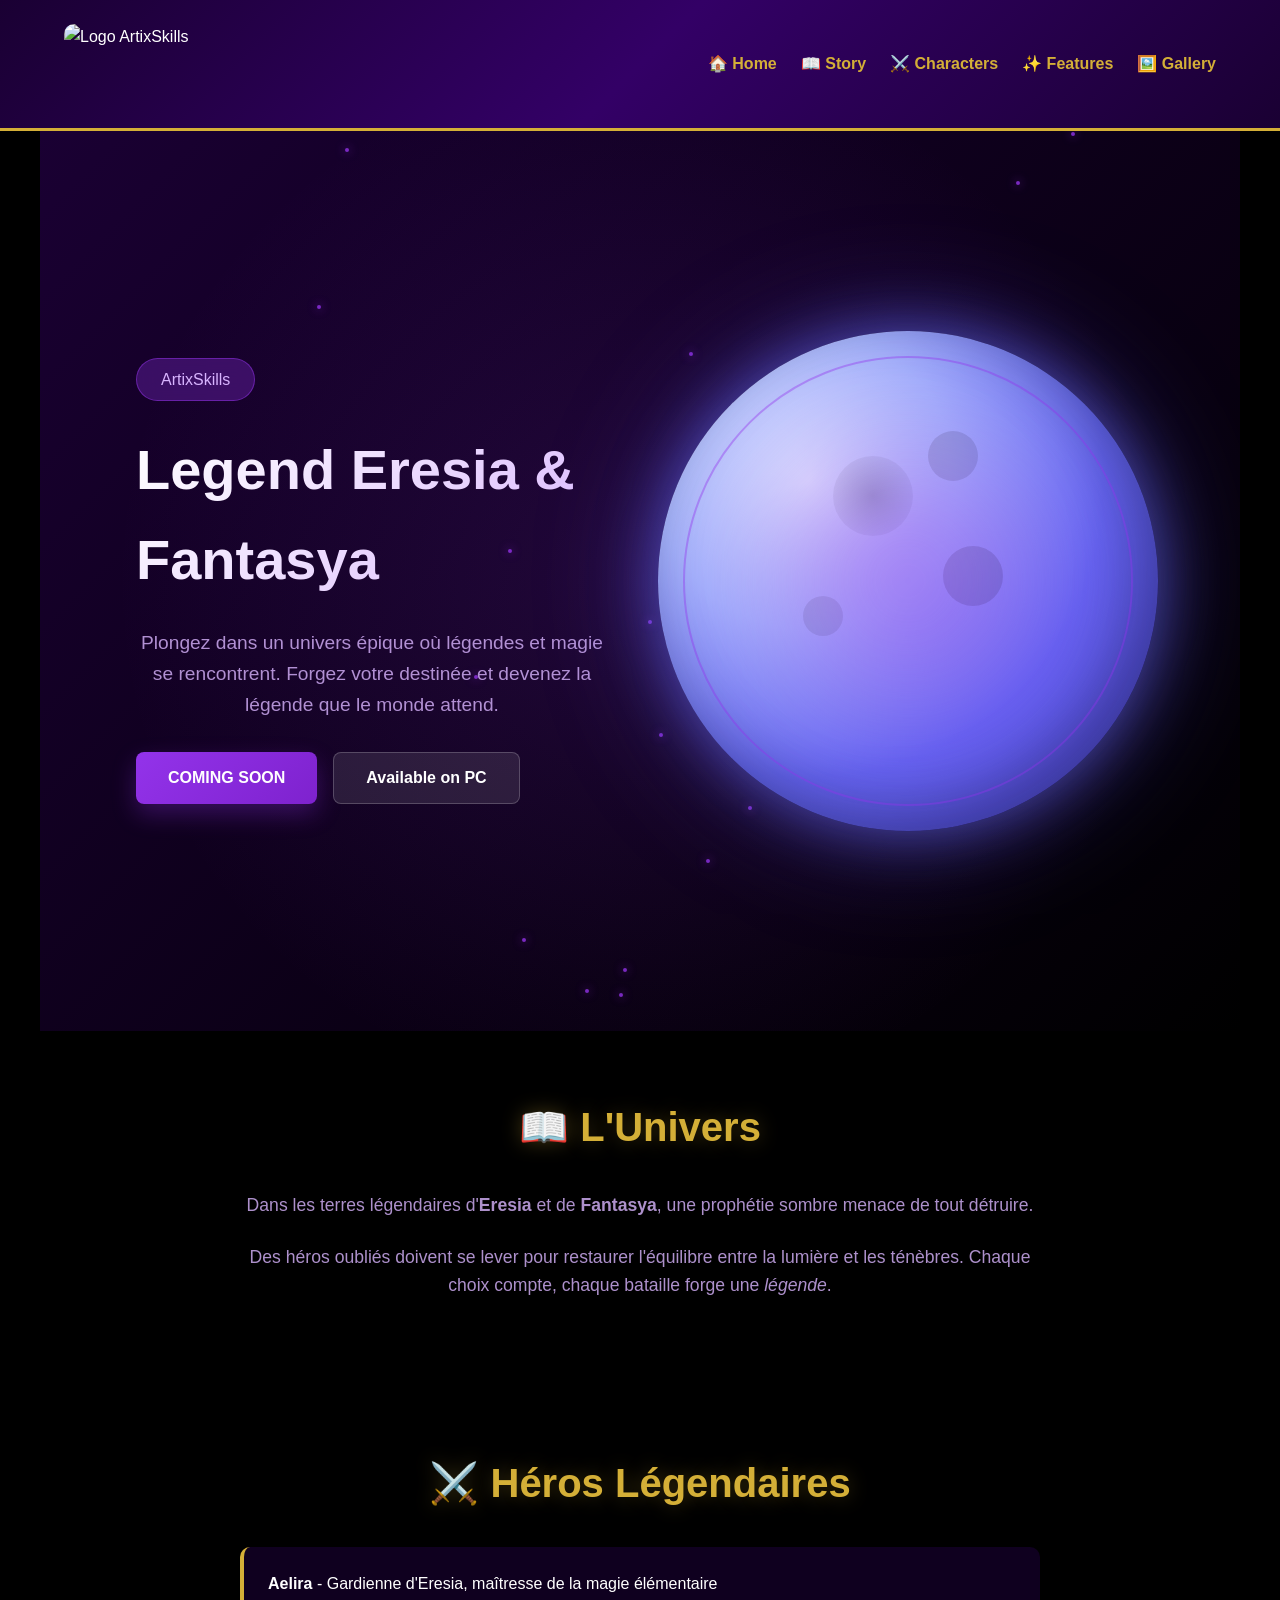
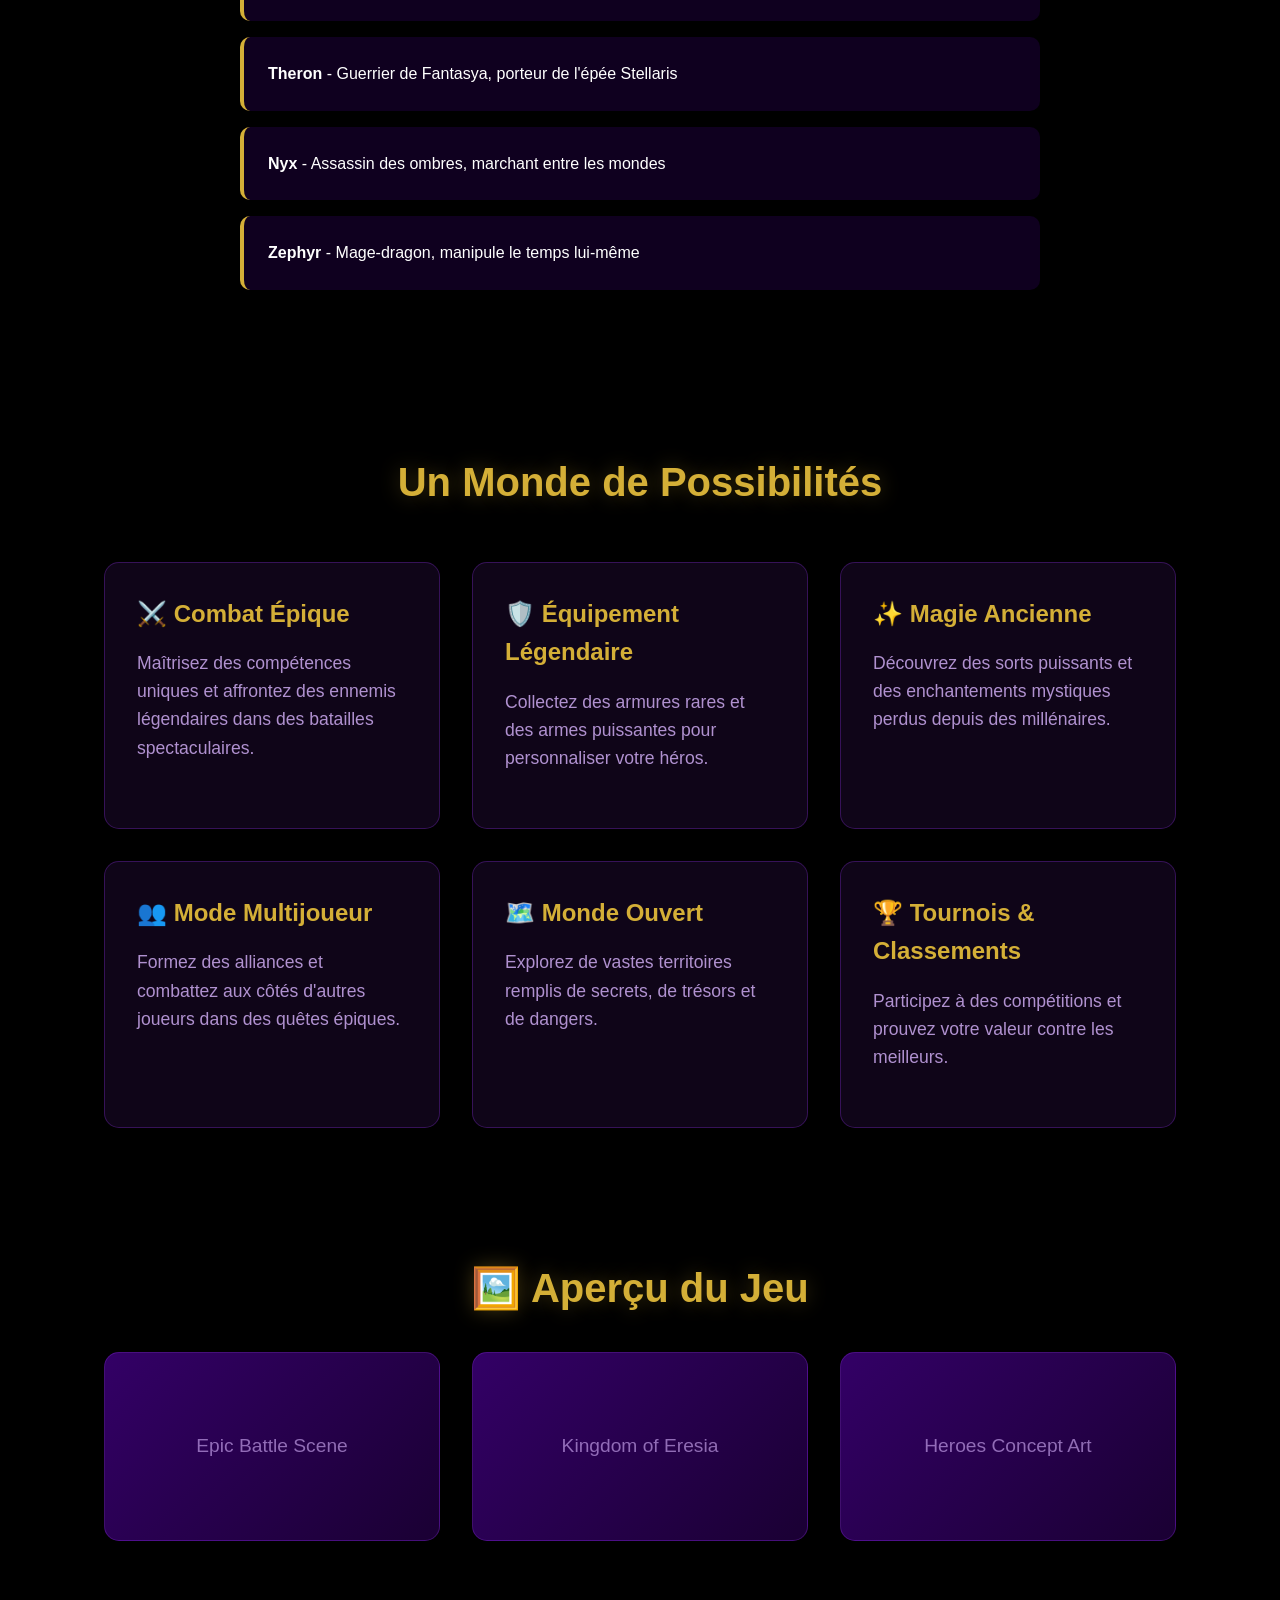
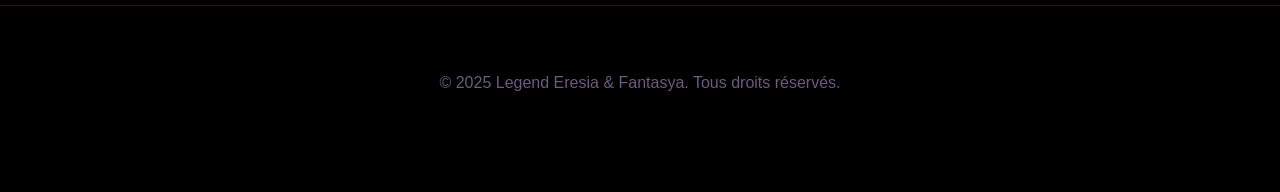
==== index.html @ 6482e8e7 "index.html" ====
<!DOCTYPE html>
<html lang="fr">
<head>
  <meta charset="UTF-8">
  <meta name="viewport" content="width=device-width, initial-scale=1.0">
  <title>Legend Eresia & Fantasya - ArtixSkills</title>
  <style>
    * {
      margin: 0;
      padding: 0;
      box-sizing: border-box;
    }

    body {
      font-family: -apple-system, BlinkMacSystemFont, 'Segoe UI', Roboto, sans-serif;
      background: #000;
      color: #fff;
      line-height: 1.6;
      overflow-x: hidden;
    }

    /* Header */
    header {
      background: linear-gradient(135deg, #1a0033 0%, #330066 50%, #1a0033 100%);
      padding: 1.5rem 5%;
      position: relative;
      border-bottom: 3px solid #d4af37;
      display: flex;
      align-items: center;
      justify-content: space-between;
      flex-wrap: wrap;
      gap: 1rem;
    }

    .logo {
      height: 80px;
      border-radius: 10px;
    }

    nav {
      display: flex;
      gap: 1.5rem;
      flex-wrap: wrap;
    }

    nav a {
      color: #d4af37;
      text-decoration: none;
      font-weight: 600;
      transition: all 0.3s;
    }

    nav a:hover {
      text-shadow: 0 0 10px #d4af37;
    }

    /* Hero Section */
    .hero {
      position: relative;
      min-height: 100vh;
      display: flex;
      align-items: center;
      justify-content: center;
      overflow: hidden;
      background: linear-gradient(135deg, #1a0033 0%, #000 100%);
    }

    .hero-background {
      position: absolute;
      width: 100%;
      height: 100%;
      background: radial-gradient(circle at 50% 50%, rgba(147, 51, 234, 0.15) 0%, transparent 70%);
      animation: pulse 8s ease-in-out infinite;
    }

    @keyframes pulse {
      0%, 100% { opacity: 0.3; transform: scale(1); }
      50% { opacity: 0.6; transform: scale(1.1); }
    }

    .hero-container {
      display: grid;
      grid-template-columns: 1fr 1fr;
      gap: 4rem;
      align-items: center;
      max-width: 1200px;
      width: 100%;
      padding: 2rem;
      position: relative;
      z-index: 10;
    }

    .hero-content {
      max-width: 600px;
    }

    .hero-badge {
      display: inline-block;
      padding: 0.5rem 1.5rem;
      background: rgba(147, 51, 234, 0.3);
      border: 1px solid rgba(147, 51, 234, 0.5);
      border-radius: 50px;
      color: #d8b4fe;
      margin-bottom: 1.5rem;
      backdrop-filter: blur(10px);
      animation: float-badge 3s ease-in-out infinite;
    }

    @keyframes float-badge {
      0%, 100% { transform: translateY(0); }
      50% { transform: translateY(-5px); }
    }

    .hero-title {
      font-size: 3.5rem;
      font-weight: 700;
      margin-bottom: 1.5rem;
      background: linear-gradient(135deg, #fff 0%, #d8b4fe 100%);
      -webkit-background-clip: text;
      -webkit-text-fill-color: transparent;
      background-clip: text;
      animation: text-glow 3s ease-in-out infinite;
    }

    @keyframes text-glow {
      0%, 100% { text-shadow: 0 0 20px rgba(147, 51, 234, 0.3); }
      50% { text-shadow: 0 0 40px rgba(147, 51, 234, 0.6); }
    }

    .hero-description {
      font-size: 1.2rem;
      color: rgba(216, 180, 254, 0.8);
      margin-bottom: 2rem;
    }

    .hero-buttons {
      display: flex;
      gap: 1rem;
      flex-wrap: wrap;
    }

    .btn {
      padding: 1rem 2rem;
      border: none;
      border-radius: 8px;
      font-size: 1rem;
      font-weight: 600;
      cursor: pointer;
      transition: all 0.3s;
      position: relative;
      overflow: hidden;
    }

    .btn-primary {
      background: linear-gradient(135deg, #9333ea, #7e22ce);
      color: #fff;
      box-shadow: 0 10px 25px rgba(147, 51, 234, 0.3);
    }

    .btn-primary:hover {
      transform: translateY(-3px);
      box-shadow: 0 15px 35px rgba(147, 51, 234, 0.5);
    }

    .btn-secondary {
      background: rgba(255, 255, 255, 0.1);
      color: #fff;
      border: 1px solid rgba(255, 255, 255, 0.2);
      backdrop-filter: blur(10px);
    }

    .btn-secondary:hover {
      background: rgba(255, 255, 255, 0.2);
      transform: translateY(-3px);
    }

    /* Hero Image */
    .hero-image-container {
      position: relative;
      display: flex;
      justify-content: center;
      align-items: center;
    }

    /* Lune en arrière-plan */
    .moon {
      position: absolute;
      width: 500px;
      height: 500px;
      background: radial-gradient(circle at 30% 30%, #e0e7ff 0%, #a5b4fc 30%, #6366f1 60%, #4338ca 100%);
      border-radius: 50%;
      box-shadow: 
        0 0 60px rgba(99, 102, 241, 0.6),
        0 0 120px rgba(99, 102, 241, 0.4),
        inset -20px -20px 60px rgba(0, 0, 0, 0.3);
      animation: rotate-moon 60s linear infinite;
      z-index: 0;
    }

    /* Cratères de la lune */
    .moon::before {
      content: '';
      position: absolute;
      width: 80px;
      height: 80px;
      background: radial-gradient(circle, rgba(0, 0, 0, 0.2), transparent);
      border-radius: 50%;
      top: 25%;
      left: 35%;
      box-shadow: 
        100px 80px 0 -10px rgba(0, 0, 0, 0.15),
        -50px 120px 0 -20px rgba(0, 0, 0, 0.1),
        80px -40px 0 -15px rgba(0, 0, 0, 0.12);
    }

    @keyframes rotate-moon {
      from { transform: rotate(0deg); }
      to { transform: rotate(360deg); }
    }

    .glow-effect {
      position: absolute;
      width: 400px;
      height: 400px;
      background: radial-gradient(circle, rgba(147, 51, 234, 0.6) 0%, transparent 70%);
      filter: blur(60px);
      animation: glow 4s ease-in-out infinite;
      z-index: 1;
    }

    @keyframes glow {
      0%, 100% { opacity: 0.4; }
      50% { opacity: 0.8; }
    }

    .glow-ring {
      position: absolute;
      width: 450px;
      height: 450px;
      border: 2px solid rgba(147, 51, 234, 0.4);
      border-radius: 50%;
      animation: spin-ring 20s linear infinite;
      z-index: 1;
    }

    @keyframes spin-ring {
      from { transform: rotate(0deg); }
      to { transform: rotate(360deg); }
    }

    .hero-image {
      width: 100%;
      max-width: 400px;
      height: auto;
      position: relative;
      z-index: 2;
      filter: drop-shadow(0 0 40px rgba(147, 51, 234, 0.8));
      animation: float 6s ease-in-out infinite;
      transition: all 0.3s;
    }

    .hero-image:hover {
      transform: scale(1.05);
      filter: drop-shadow(0 0 60px rgba(147, 51, 234, 1));
    }

    @keyframes float {
      0%, 100% { transform: translateY(0); }
      50% { transform: translateY(-20px); }
    }

    /* Particles */
    .particle {
      position: absolute;
      width: 4px;
      height: 4px;
      background: rgba(147, 51, 234, 0.8);
      border-radius: 50%;
      box-shadow: 0 0 10px rgba(147, 51, 234, 0.8);
      pointer-events: none;
    }

    /* Content Sections */
    section {
      padding: 4rem 5%;
      max-width: 1200px;
      margin: 0 auto;
    }

    section h2 {
      font-size: 2.5rem;
      color: #d4af37;
      margin-bottom: 2rem;
      text-align: center;
      text-shadow: 0 0 20px rgba(212, 175, 55, 0.3);
    }

    section p {
      text-align: center;
      font-size: 1.1rem;
      color: rgba(216, 180, 254, 0.8);
      margin-bottom: 1.5rem;
      max-width: 800px;
      margin-left: auto;
      margin-right: auto;
    }

    /* Characters List */
    .characters-list {
      list-style: none;
      max-width: 800px;
      margin: 2rem auto;
    }

    .characters-list li {
      background: rgba(51, 0, 102, 0.3);
      padding: 1.5rem;
      border-radius: 10px;
      margin: 1rem 0;
      border-left: 4px solid #d4af37;
      transition: all 0.3s;
    }

    .characters-list li:hover {
      transform: translateX(10px);
      background: rgba(51, 0, 102, 0.5);
      box-shadow: 0 5px 20px rgba(212, 175, 55, 0.3);
    }

    /* Features Grid */
    .features-grid {
      display: grid;
      grid-template-columns: repeat(auto-fit, minmax(300px, 1fr));
      gap: 2rem;
      margin-top: 3rem;
    }

    .feature-card {
      background: rgba(147, 51, 234, 0.1);
      padding: 2rem;
      border-radius: 15px;
      border: 1px solid rgba(147, 51, 234, 0.3);
      transition: all 0.4s;
      backdrop-filter: blur(10px);
    }

    .feature-card:hover {
      transform: translateY(-10px);
      background: rgba(147, 51, 234, 0.2);
      border-color: rgba(147, 51, 234, 0.6);
      box-shadow: 0 20px 40px rgba(147, 51, 234, 0.4);
    }

    .feature-card h3 {
      color: #d4af37;
      margin-bottom: 1rem;
      font-size: 1.5rem;
    }

    .feature-card p {
      color: rgba(216, 180, 254, 0.8);
      text-align: left;
    }

    /* Gallery */
    .gallery-grid {
      display: grid;
      grid-template-columns: repeat(auto-fit, minmax(300px, 1fr));
      gap: 2rem;
      margin-top: 2rem;
    }

    .gallery-item {
      border-radius: 15px;
      overflow: hidden;
      position: relative;
      aspect-ratio: 16/9;
      background: linear-gradient(135deg, #330066, #1a0033);
      display: flex;
      align-items: center;
      justify-content: center;
      color: rgba(216, 180, 254, 0.6);
      font-size: 1.2rem;
      border: 1px solid rgba(147, 51, 234, 0.3);
      transition: all 0.3s;
    }

    .gallery-item:hover {
      transform: scale(1.05);
      border-color: rgba(147, 51, 234, 0.6);
    }

    /* Footer */
    footer {
      background: #000;
      padding: 4rem 5%;
      text-align: center;
      border-top: 1px solid rgba(147, 51, 234, 0.3);
    }

    footer h3 {
      font-size: 2rem;
      margin-bottom: 1rem;
      color: #d4af37;
    }

    footer p {
      color: rgba(216, 180, 254, 0.7);
      margin-bottom: 2rem;
    }

    /* Fade Animations */
    .fade-in {
      opacity: 0;
      animation: fadeIn 1s forwards;
    }

    .fade-in-up {
      opacity: 0;
      transform: translateY(30px);
      animation: fadeInUp 1s forwards;
    }

    .fade-in-left {
      opacity: 0;
      transform: translateX(-30px);
      animation: fadeInLeft 1s forwards;
    }

    .fade-in-right {
      opacity: 0;
      transform: translateX(30px);
      animation: fadeInRight 1s forwards;
    }

    @keyframes fadeIn {
      to { opacity: 1; }
    }

    @keyframes fadeInUp {
      to { opacity: 1; transform: translateY(0); }
    }

    @keyframes fadeInLeft {
      to { opacity: 1; transform: translateX(0); }
    }

    @keyframes fadeInRight {
      to { opacity: 1; transform: translateX(0); }
    }

    .delay-1 { animation-delay: 0.2s; }
    .delay-2 { animation-delay: 0.4s; }
    .delay-3 { animation-delay: 0.6s; }

    /* Responsive */
    @media (max-width: 768px) {
      .hero-container {
        grid-template-columns: 1fr;
        gap: 2rem;
      }

      .hero-title {
        font-size: 2.5rem;
      }

      .hero-image-container {
        order: -1;
      }

      header {
        flex-direction: column;
        text-align: center;
      }

      .features-grid,
      .gallery-grid {
        grid-template-columns: 1fr;
      }
    }

    @media (max-width: 480px) {
      .hero-title {
        font-size: 2rem;
      }

      .hero-buttons {
        flex-direction: column;
        width: 100%;
      }

      .btn {
        width: 100%;
      }
    }
  </style>
</head>
<body>

<header>
  <img src="https://i.imgur.com/0X1Gm2K.png" alt="Logo ArtixSkills" class="logo">
  <nav>
    <a href="#home">🏠 Home</a>
    <a href="#story">📖 Story</a>
    <a href="#characters">⚔️ Characters</a>
    <a href="#features">✨ Features</a>
    <a href="#gallery">🖼️ Gallery</a>
  </nav>
</header>

<section class="hero" id="home">
  <div class="hero-background"></div>
  <div class="hero-container">
    <div class="hero-content">
      <div class="hero-badge fade-in-left">ArtixSkills</div>
      <h1 class="hero-title fade-in-up delay-1">Legend Eresia & Fantasya</h1>
      <p class="hero-description fade-in-up delay-2">
        Plongez dans un univers épique où légendes et magie se rencontrent. 
        Forgez votre destinée et devenez la légende que le monde attend.
      </p>
      <div class="hero-buttons fade-in-up delay-3">
        <button class="btn btn-primary">COMING SOON</button>
        <button class="btn btn-secondary">Available on PC</button>
      </div>
    </div>
    <div class="hero-image-container fade-in-right">
      <div class="moon"></div>
      <div class="glow-effect"></div>
      <div class="glow-ring"></div>
      <img src="https://i.imgur.com/YourImageLink.png" alt="Fantasya Phoenix" class="hero-image" 
           onerror="this.style.display='none'">
    </div>
  </div>
</section>

<section id="story">
  <h2>📖 L'Univers</h2>
  <p>Dans les terres légendaires d'<strong>Eresia</strong> et de <strong>Fantasya</strong>, une prophétie sombre menace de tout détruire.</p>
  <p>Des héros oubliés doivent se lever pour restaurer l'équilibre entre la lumière et les ténèbres. Chaque choix compte, chaque bataille forge une <em>légende</em>.</p>
</section>

<section id="characters">
  <h2>⚔️ Héros Légendaires</h2>
  <ul class="characters-list">
    <li><strong>Aelira</strong> - Gardienne d'Eresia, maîtresse de la magie élémentaire</li>
    <li><strong>Theron</strong> - Guerrier de Fantasya, porteur de l'épée Stellaris</li>
    <li><strong>Nyx</strong> - Assassin des ombres, marchant entre les mondes</li>
    <li><strong>Zephyr</strong> - Mage-dragon, manipule le temps lui-même</li>
  </ul>
</section>

<section id="features" class="features">
  <h2>Un Monde de Possibilités</h2>
  <div class="features-grid">
    <div class="feature-card">
      <h3>⚔️ Combat Épique</h3>
      <p>Maîtrisez des compétences uniques et affrontez des ennemis légendaires dans des batailles spectaculaires.</p>
    </div>
    <div class="feature-card">
      <h3>🛡️ Équipement Légendaire</h3>
      <p>Collectez des armures rares et des armes puissantes pour personnaliser votre héros.</p>
    </div>
    <div class="feature-card">
      <h3>✨ Magie Ancienne</h3>
      <p>Découvrez des sorts puissants et des enchantements mystiques perdus depuis des millénaires.</p>
    </div>
    <div class="feature-card">
      <h3>👥 Mode Multijoueur</h3>
      <p>Formez des alliances et combattez aux côtés d'autres joueurs dans des quêtes épiques.</p>
    </div>
    <div class="feature-card">
      <h3>🗺️ Monde Ouvert</h3>
      <p>Explorez de vastes territoires remplis de secrets, de trésors et de dangers.</p>
    </div>
    <div class="feature-card">
      <h3>🏆 Tournois & Classements</h3>
      <p>Participez à des compétitions et prouvez votre valeur contre les meilleurs.</p>
    </div>
  </div>
</section>

<section id="gallery">
  <h2>🖼️ Aperçu du Jeu</h2>
  <div class="gallery-grid">
    <div class="gallery-item">Epic Battle Scene</div>
    <div class="gallery-item">Kingdom of Eresia</div>
    <div class="gallery-item">Heroes Concept Art</div>
  </div>
</section>

<footer>
  <p style="color: rgba(216, 180, 254, 0.5);">© 2025 Legend Eresia & Fantasya. Tous droits réservés.</p>
</footer>

<script>
// Intersection Observer pour les animations au scroll
document.addEventListener('DOMContentLoaded', () => {
  const observer = new IntersectionObserver(entries => {
    entries.forEach(entry => {
      if (entry.isIntersecting) {
        entry.target.style.animationPlayState = 'running';
      }
    });
  }, { threshold: 0.1 });

  document.querySelectorAll('.fade-in, .fade-in-up, .fade-in-left, .fade-in-right').forEach(el => {
    el.style.animationPlayState = 'paused';
    observer.observe(el);
  });

  // Smooth scroll
  document.querySelectorAll('a[href^="#"]').forEach(anchor => {
    anchor.addEventListener('click', e => {
      e.preventDefault();
      const target = document.querySelector(anchor.getAttribute('href'));
      if (target) {
        target.scrollIntoView({ behavior: 'smooth', block: 'start' });
      }
    });
  });

  // Effet de particules dynamiques
  const hero = document.querySelector('.hero');
  for (let i = 0; i < 20; i++) {
    const particle = document.createElement('div');
    particle.className = 'particle';
    particle.style.left = Math.random() * 100 + '%';
    particle.style.top = Math.random() * 100 + '%';
    particle.style.animationDelay = Math.random() * 5 + 's';
    particle.style.animation = `float ${5 + Math.random() * 5}s ease-in-out infinite`;
    hero.appendChild(particle);
  }
});
</script>

</body>
</html>
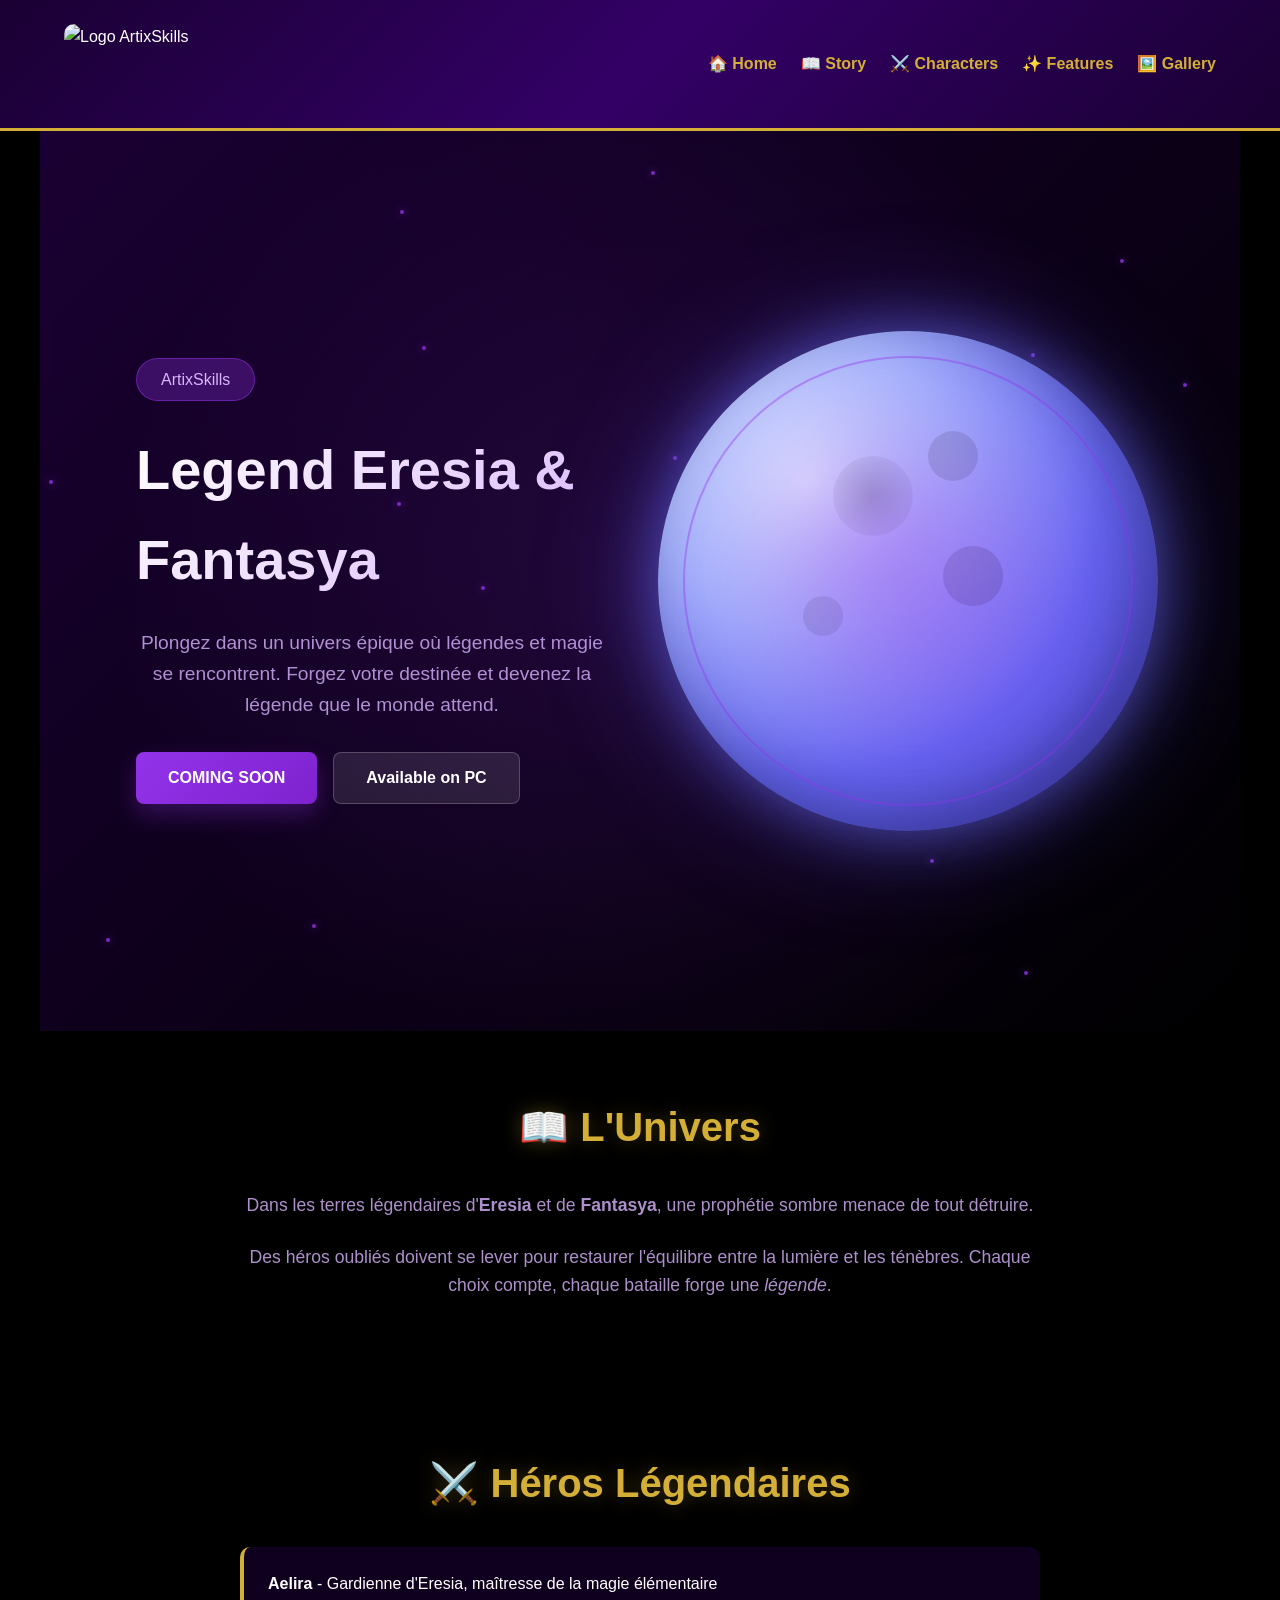
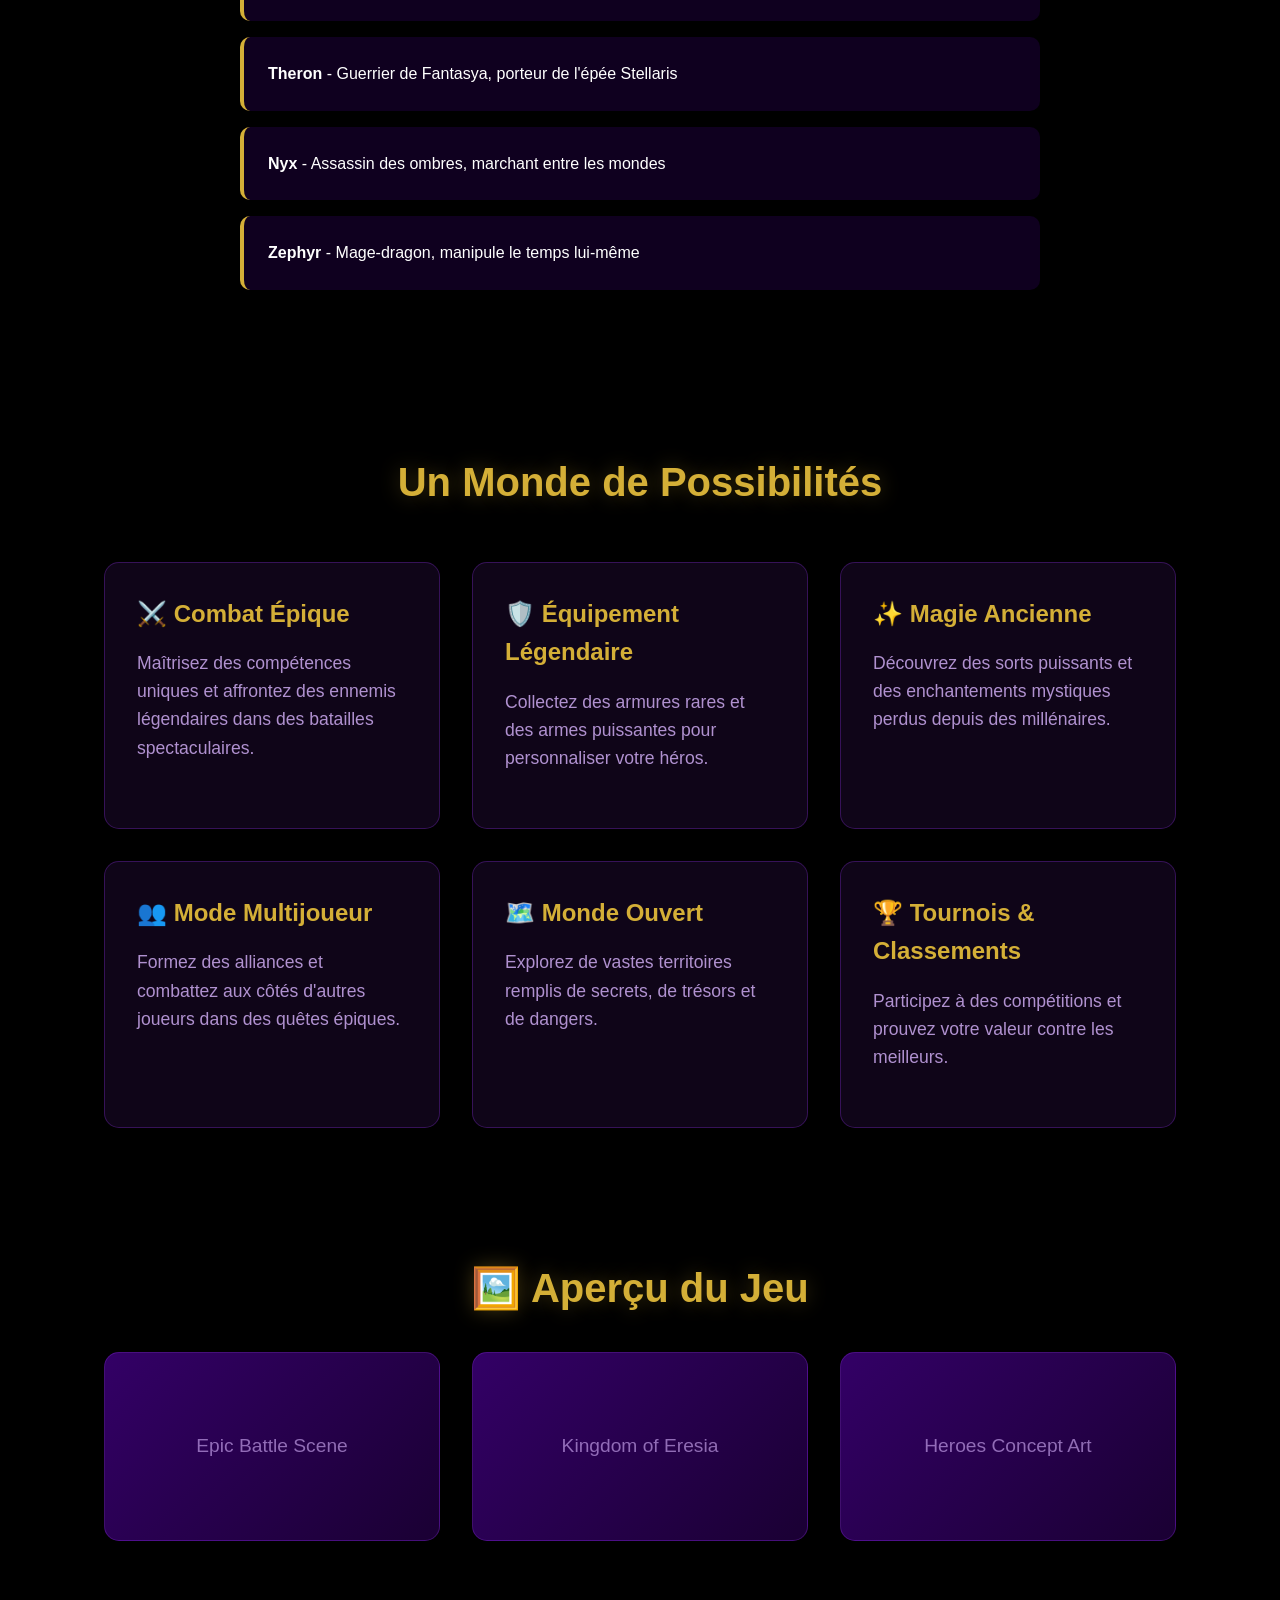
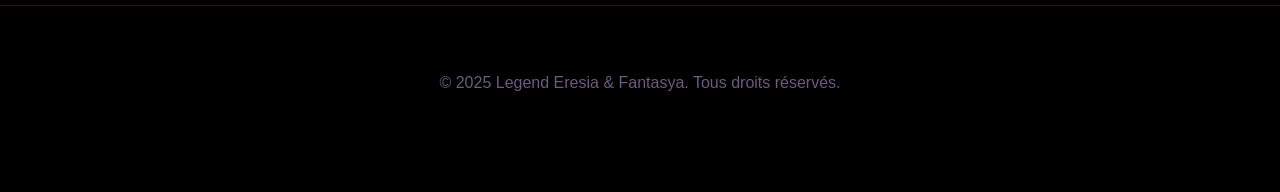
==== commit d4a8071a: "index.htlm" ====
--- a/index.html
+++ b/index.html
@@ -452,6 +452,45 @@
     .delay-1 { animation-delay: 0.2s; }
     .delay-2 { animation-delay: 0.4s; }
     .delay-3 { animation-delay: 0.6s; }
+
+    /* Bouton retour en haut */
+    .back-to-top {
+      position: fixed;
+      bottom: 30px;
+      right: 30px;
+      width: 50px;
+      height: 50px;
+      background: linear-gradient(135deg, #9333ea, #7e22ce);
+      border: 2px solid rgba(147, 51, 234, 0.5);
+      border-radius: 50%;
+      display: flex;
+      align-items: center;
+      justify-content: center;
+      cursor: pointer;
+      opacity: 0;
+      visibility: hidden;
+      transition: all 0.3s ease;
+      z-index: 1000;
+      box-shadow: 0 5px 20px rgba(147, 51, 234, 0.4);
+    }
+
+    .back-to-top.show {
+      opacity: 1;
+      visibility: visible;
+    }
+
+    .back-to-top:hover {
+      transform: translateY(-5px);
+      box-shadow: 0 10px 30px rgba(147, 51, 234, 0.6);
+      background: linear-gradient(135deg, #a855f7, #9333ea);
+    }
+
+    .back-to-top::before {
+      content: '↑';
+      font-size: 24px;
+      color: white;
+      font-weight: bold;
+    }
 
     /* Responsive */
     @media (max-width: 768px) {
@@ -592,6 +631,10 @@
   <p style="color: rgba(216, 180, 254, 0.5);">© 2025 Legend Eresia & Fantasya. Tous droits réservés.</p>
 </footer>
 
+<!-- Bouton retour en haut -->
+<button class="back-to-top" id="backToTop" aria-label="Retour en haut">
+</button>
+
 <script>
 // Intersection Observer pour les animations au scroll
 document.addEventListener('DOMContentLoaded', () => {
@@ -630,6 +673,26 @@
     particle.style.animation = `float ${5 + Math.random() * 5}s ease-in-out infinite`;
     hero.appendChild(particle);
   }
+
+  // BOUTON RETOUR EN HAUT
+  const backToTopBtn = document.getElementById('backToTop');
+  
+  // Afficher/masquer le bouton selon le scroll
+  window.addEventListener('scroll', () => {
+    if (window.scrollY > 300) {
+      backToTopBtn.classList.add('show');
+    } else {
+      backToTopBtn.classList.remove('show');
+    }
+  });
+  
+  // Action du clic : remonter en haut
+  backToTopBtn.addEventListener('click', () => {
+    window.scrollTo({
+      top: 0,
+      behavior: 'smooth'
+    });
+  });
 });
 </script>
 
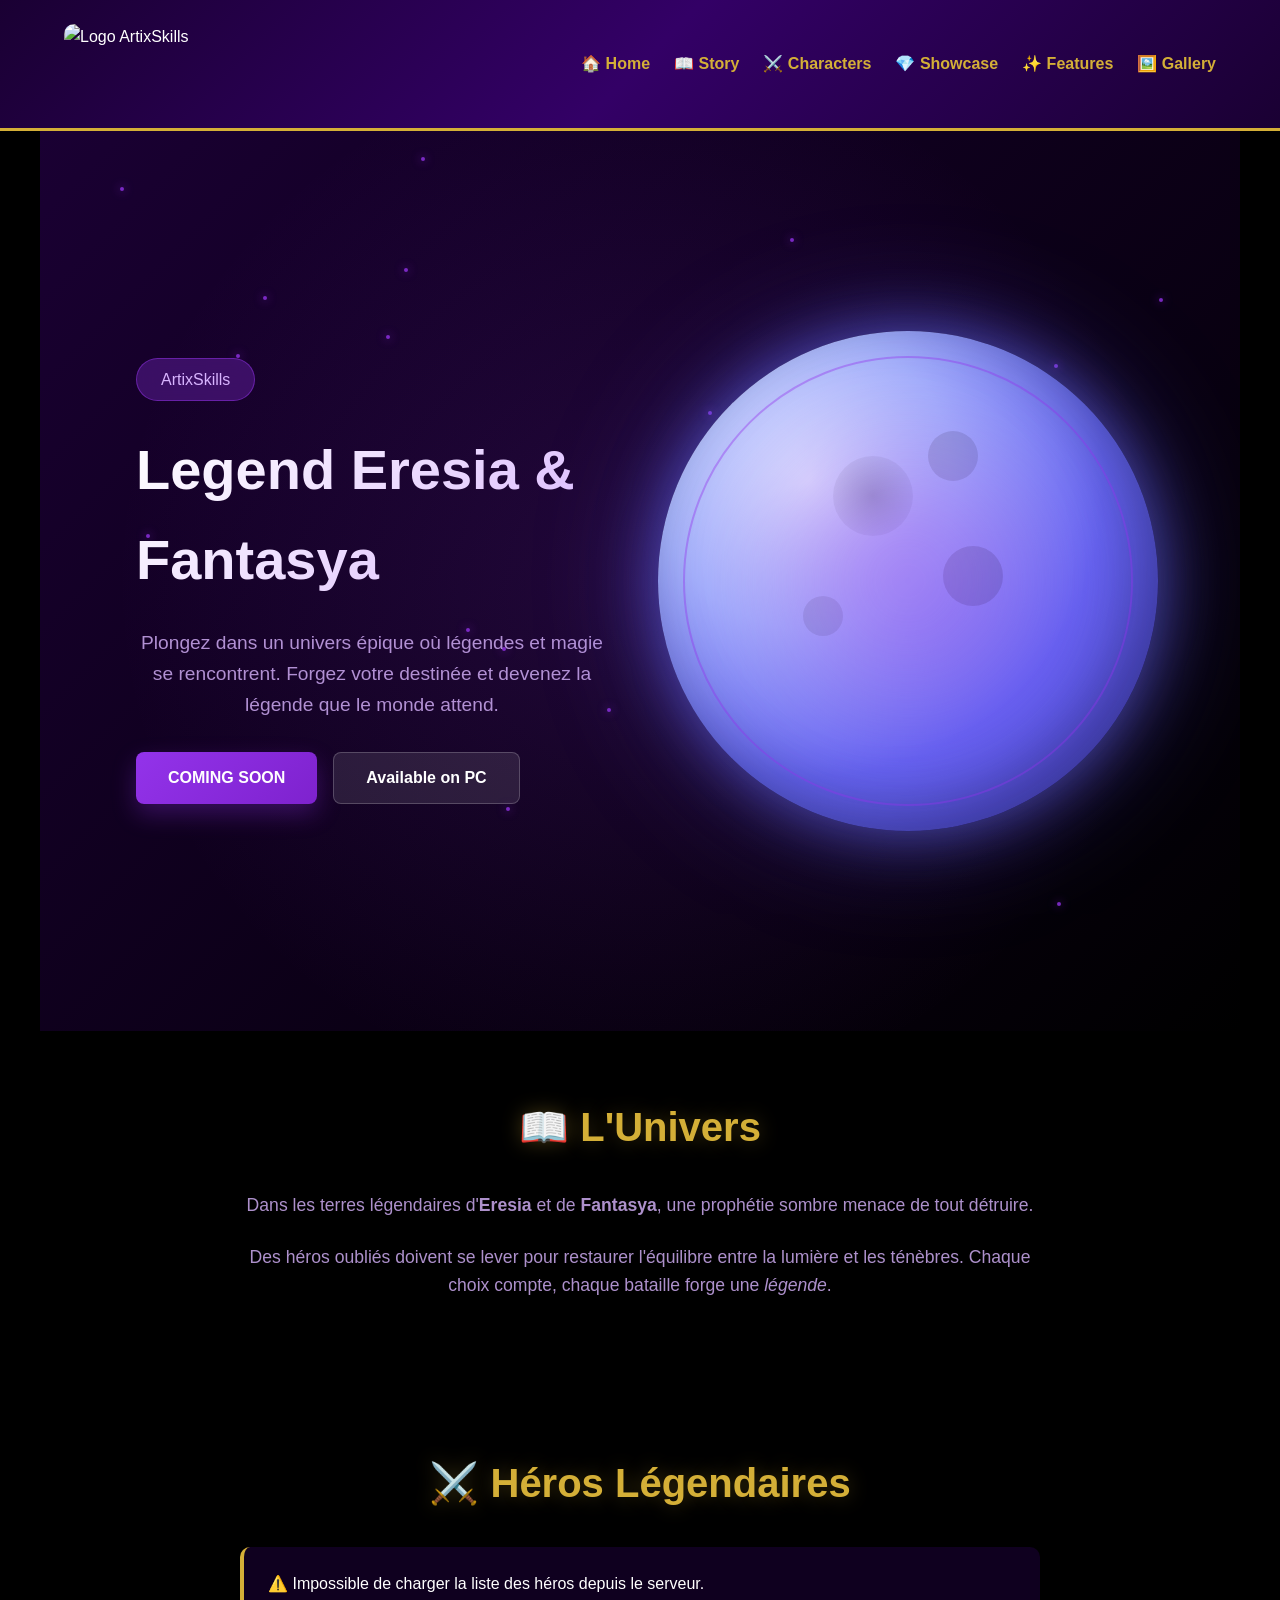
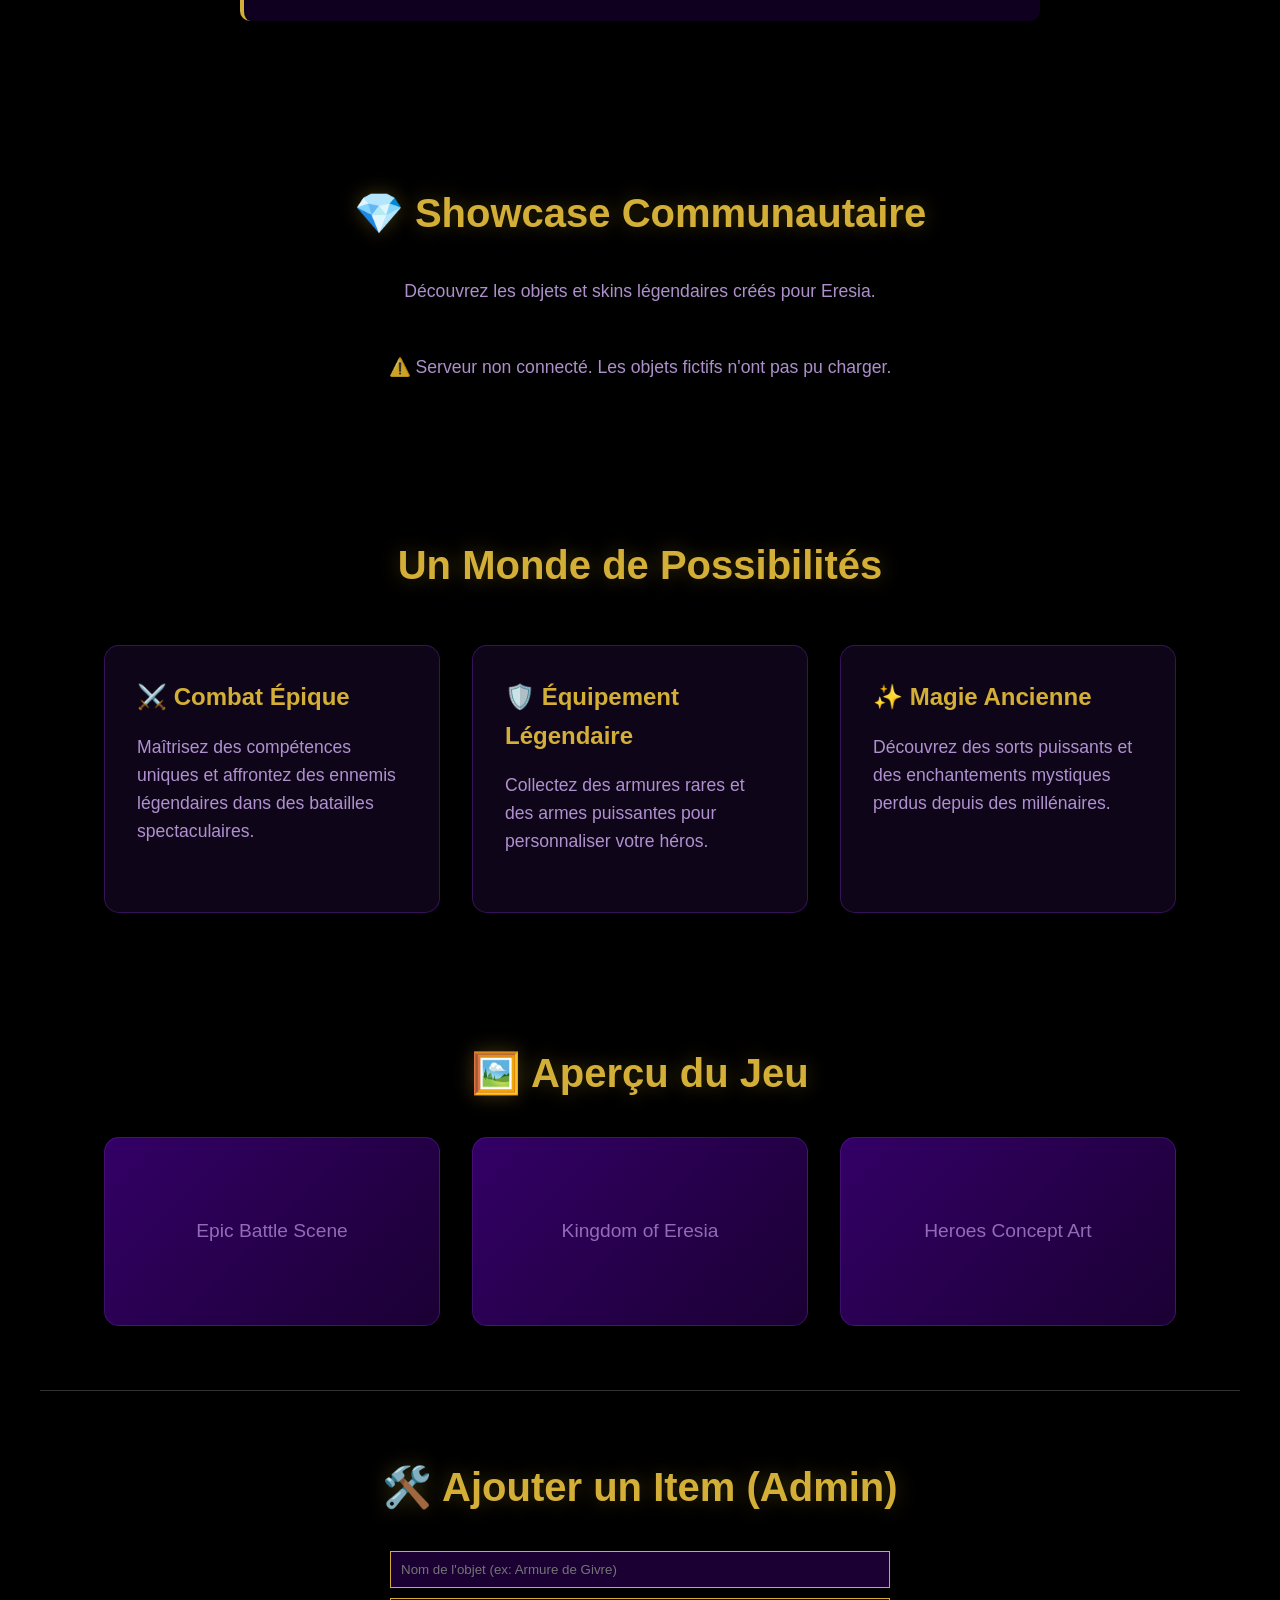
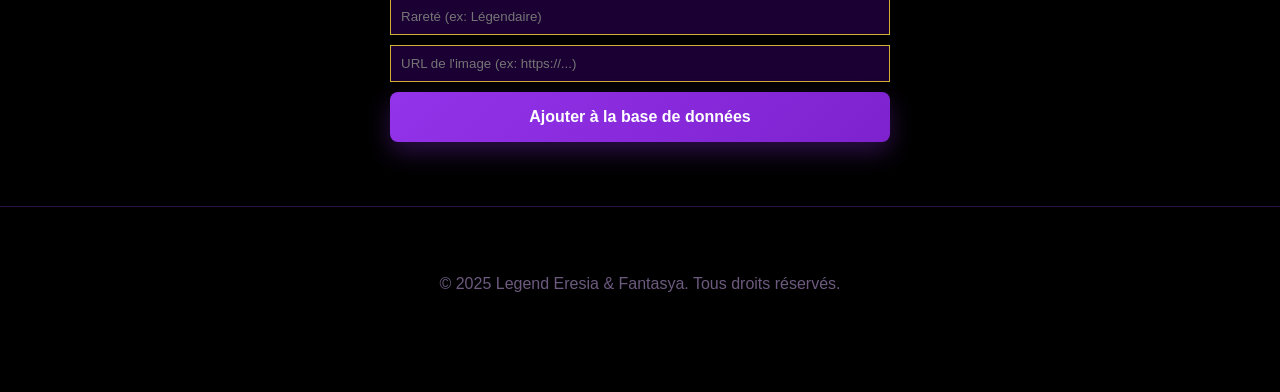
==== commit fc0d839c: "index.html" ====
--- a/index.html
+++ b/index.html
@@ -182,7 +182,6 @@
       align-items: center;
     }
 
-    /* Lune en arrière-plan */
     .moon {
       position: absolute;
       width: 500px;
@@ -197,7 +196,6 @@
       z-index: 0;
     }
 
-    /* Cratères de la lune */
     .moon::before {
       content: '';
       position: absolute;
@@ -269,7 +267,6 @@
       50% { transform: translateY(-20px); }
     }
 
-    /* Particles */
     .particle {
       position: absolute;
       width: 4px;
@@ -409,51 +406,21 @@
       margin-bottom: 2rem;
     }
 
-    /* Fade Animations */
-    .fade-in {
-      opacity: 0;
-      animation: fadeIn 1s forwards;
-    }
-
-    .fade-in-up {
-      opacity: 0;
-      transform: translateY(30px);
-      animation: fadeInUp 1s forwards;
-    }
-
-    .fade-in-left {
-      opacity: 0;
-      transform: translateX(-30px);
-      animation: fadeInLeft 1s forwards;
-    }
-
-    .fade-in-right {
-      opacity: 0;
-      transform: translateX(30px);
-      animation: fadeInRight 1s forwards;
-    }
-
-    @keyframes fadeIn {
-      to { opacity: 1; }
-    }
-
-    @keyframes fadeInUp {
-      to { opacity: 1; transform: translateY(0); }
-    }
-
-    @keyframes fadeInLeft {
-      to { opacity: 1; transform: translateX(0); }
-    }
-
-    @keyframes fadeInRight {
-      to { opacity: 1; transform: translateX(0); }
-    }
+    /* Animations */
+    .fade-in { opacity: 0; animation: fadeIn 1s forwards; }
+    .fade-in-up { opacity: 0; transform: translateY(30px); animation: fadeInUp 1s forwards; }
+    .fade-in-left { opacity: 0; transform: translateX(-30px); animation: fadeInLeft 1s forwards; }
+    .fade-in-right { opacity: 0; transform: translateX(30px); animation: fadeInRight 1s forwards; }
+
+    @keyframes fadeIn { to { opacity: 1; } }
+    @keyframes fadeInUp { to { opacity: 1; transform: translateY(0); } }
+    @keyframes fadeInLeft { to { opacity: 1; transform: translateX(0); } }
+    @keyframes fadeInRight { to { opacity: 1; transform: translateX(0); } }
 
     .delay-1 { animation-delay: 0.2s; }
     .delay-2 { animation-delay: 0.4s; }
     .delay-3 { animation-delay: 0.6s; }
 
-    /* Bouton retour en haut */
     .back-to-top {
       position: fixed;
       bottom: 30px;
@@ -474,63 +441,25 @@
       box-shadow: 0 5px 20px rgba(147, 51, 234, 0.4);
     }
 
-    .back-to-top.show {
-      opacity: 1;
-      visibility: visible;
-    }
-
+    .back-to-top.show { opacity: 1; visibility: visible; }
     .back-to-top:hover {
       transform: translateY(-5px);
       box-shadow: 0 10px 30px rgba(147, 51, 234, 0.6);
       background: linear-gradient(135deg, #a855f7, #9333ea);
     }
-
-    .back-to-top::before {
-      content: '↑';
-      font-size: 24px;
-      color: white;
-      font-weight: bold;
-    }
-
-    /* Responsive */
+    .back-to-top::before { content: '↑'; font-size: 24px; color: white; font-weight: bold; }
+
     @media (max-width: 768px) {
-      .hero-container {
-        grid-template-columns: 1fr;
-        gap: 2rem;
-      }
-
-      .hero-title {
-        font-size: 2.5rem;
-      }
-
-      .hero-image-container {
-        order: -1;
-      }
-
-      header {
-        flex-direction: column;
-        text-align: center;
-      }
-
-      .features-grid,
-      .gallery-grid {
-        grid-template-columns: 1fr;
-      }
-    }
-
+      .hero-container { grid-template-columns: 1fr; gap: 2rem; }
+      .hero-title { font-size: 2.5rem; }
+      .hero-image-container { order: -1; }
+      header { flex-direction: column; text-align: center; }
+      .features-grid, .gallery-grid { grid-template-columns: 1fr; }
+    }
     @media (max-width: 480px) {
-      .hero-title {
-        font-size: 2rem;
-      }
-
-      .hero-buttons {
-        flex-direction: column;
-        width: 100%;
-      }
-
-      .btn {
-        width: 100%;
-      }
+      .hero-title { font-size: 2rem; }
+      .hero-buttons { flex-direction: column; width: 100%; }
+      .btn { width: 100%; }
     }
   </style>
 </head>
@@ -542,6 +471,7 @@
     <a href="#home">🏠 Home</a>
     <a href="#story">📖 Story</a>
     <a href="#characters">⚔️ Characters</a>
+    <a href="#showcase">💎 Showcase</a>
     <a href="#features">✨ Features</a>
     <a href="#gallery">🖼️ Gallery</a>
   </nav>
@@ -558,8 +488,8 @@
         Forgez votre destinée et devenez la légende que le monde attend.
       </p>
       <div class="hero-buttons fade-in-up delay-3">
-        <button class="btn btn-primary">COMING SOON</button>
-        <button class="btn btn-secondary">Available on PC</button>
+        <button class="btn btn-primary" id="btn-coming-soon">COMING SOON</button>
+        <button class="btn btn-secondary" id="btn-pc">Available on PC</button>
       </div>
     </div>
     <div class="hero-image-container fade-in-right">
@@ -580,12 +510,17 @@
 
 <section id="characters">
   <h2>⚔️ Héros Légendaires</h2>
-  <ul class="characters-list">
-    <li><strong>Aelira</strong> - Gardienne d'Eresia, maîtresse de la magie élémentaire</li>
-    <li><strong>Theron</strong> - Guerrier de Fantasya, porteur de l'épée Stellaris</li>
-    <li><strong>Nyx</strong> - Assassin des ombres, marchant entre les mondes</li>
-    <li><strong>Zephyr</strong> - Mage-dragon, manipule le temps lui-même</li>
+  <ul class="characters-list" id="heroes-container">
+    <p style="text-align:center;">Chargement des héros...</p>
   </ul>
+</section>
+
+<section id="showcase">
+  <h2>💎 Showcase Communautaire</h2>
+  <p>Découvrez les objets et skins légendaires créés pour Eresia.</p>
+  <div class="features-grid" id="showcase-container">
+     <p style="text-align:center; width:100%;">Chargement des données...</p>
+  </div>
 </section>
 
 <section id="features" class="features">
@@ -603,18 +538,6 @@
       <h3>✨ Magie Ancienne</h3>
       <p>Découvrez des sorts puissants et des enchantements mystiques perdus depuis des millénaires.</p>
     </div>
-    <div class="feature-card">
-      <h3>👥 Mode Multijoueur</h3>
-      <p>Formez des alliances et combattez aux côtés d'autres joueurs dans des quêtes épiques.</p>
-    </div>
-    <div class="feature-card">
-      <h3>🗺️ Monde Ouvert</h3>
-      <p>Explorez de vastes territoires remplis de secrets, de trésors et de dangers.</p>
-    </div>
-    <div class="feature-card">
-      <h3>🏆 Tournois & Classements</h3>
-      <p>Participez à des compétitions et prouvez votre valeur contre les meilleurs.</p>
-    </div>
   </div>
 </section>
 
@@ -627,17 +550,142 @@
   </div>
 </section>
 
+<section id="admin-zone" style="background: rgba(0,0,0,0.5); border-top: 1px solid #333;">
+  <h2>🛠️ Ajouter un Item (Admin)</h2>
+  <div style="max-width: 500px; margin: 0 auto; display: flex; flex-direction: column; gap: 10px;">
+    <input type="text" id="admin-name" placeholder="Nom de l'objet (ex: Armure de Givre)" style="padding: 10px; background: #1a0033; color: white; border: 1px solid #d4af37;">
+    <input type="text" id="admin-rarity" placeholder="Rareté (ex: Légendaire)" style="padding: 10px; background: #1a0033; color: white; border: 1px solid #d4af37;">
+    <input type="text" id="admin-img" placeholder="URL de l'image (ex: https://...)" style="padding: 10px; background: #1a0033; color: white; border: 1px solid #d4af37;">
+    <button onclick="ajouterItem()" class="btn btn-primary">Ajouter à la base de données</button>
+  </div>
+</section>
+
 <footer>
   <p style="color: rgba(216, 180, 254, 0.5);">© 2025 Legend Eresia & Fantasya. Tous droits réservés.</p>
 </footer>
 
-<!-- Bouton retour en haut -->
-<button class="back-to-top" id="backToTop" aria-label="Retour en haut">
-</button>
+<button class="back-to-top" id="backToTop" aria-label="Retour en haut"></button>
 
 <script>
-// Intersection Observer pour les animations au scroll
+// --- CONFIGURATION API ---
+// URL de ton serveur local (à modifier plus tard si hébergement)
+const API_URL = 'http://localhost:3000'; 
+
 document.addEventListener('DOMContentLoaded', () => {
+  chargerShowcase();
+  chargerHeros();
+  setupButtons();
+  setupAnimations();
+});
+
+// --- 1. FONCTIONS API (BACK-END) ---
+
+// Charger les cosmétiques
+async function chargerShowcase() {
+    try {
+        const response = await fetch(`${API_URL}/api/cosmetics`);
+        if (!response.ok) throw new Error("Erreur serveur");
+        const items = await response.json();
+        
+        const container = document.getElementById('showcase-container');
+        container.innerHTML = ''; 
+
+        items.forEach(item => {
+            container.innerHTML += `
+                <div class="feature-card" style="border-color: ${item.color || '#d4af37'}">
+                    <img src="${item.img}" style="width:100%; height:150px; object-fit:cover; border-radius:8px; margin-bottom:10px;">
+                    <h3 style="color:${item.color}">${item.category}</h3>
+                    <p>${item.rarity}</p>
+                </div>`;
+        });
+    } catch (e) { 
+        document.getElementById('showcase-container').innerHTML = "<p>⚠️ Serveur non connecté. Les objets fictifs n'ont pas pu charger.</p>";
+    }
+}
+
+// Charger les héros
+async function chargerHeros() {
+    try {
+        const response = await fetch(`${API_URL}/api/heroes`);
+        if (!response.ok) throw new Error("Erreur serveur");
+        const heroes = await response.json();
+        
+        const listContainer = document.getElementById('heroes-container');
+        listContainer.innerHTML = ''; 
+
+        heroes.forEach(hero => {
+            listContainer.innerHTML += `
+                <li style="display:flex; align-items:center; gap:15px;">
+                    <img src="${hero.img}" style="width:50px; height:50px; border-radius:50%; border: 2px solid #d4af37; object-fit:cover;">
+                    <div>
+                        <strong style="color: #d4af37; font-size: 1.2rem;">${hero.name}</strong> 
+                        - <span style="font-style:italic;">${hero.title}</span>
+                        <p style="font-size:0.9rem; color: #ccc;">${hero.desc}</p>
+                    </div>
+                </li>`;
+        });
+    } catch (e) {
+        document.getElementById('heroes-container').innerHTML = "<li>⚠️ Impossible de charger la liste des héros depuis le serveur.</li>";
+    }
+}
+
+// Ajouter un item (Bouton Admin)
+async function ajouterItem() {
+    const data = {
+        category: document.getElementById('admin-name').value || "Nouvel Objet",
+        rarity: document.getElementById('admin-rarity').value || "Commun",
+        color: "#d4af37",
+        img: document.getElementById('admin-img').value || "https://via.placeholder.com/150"
+    };
+
+    try {
+        const response = await fetch(`${API_URL}/api/cosmetics`, {
+            method: 'POST',
+            headers: { 'Content-Type': 'application/json' },
+            body: JSON.stringify(data)
+        });
+        if (response.ok) {
+            alert("Objet ajouté avec succès !");
+            chargerShowcase(); 
+        }
+    } catch (error) {
+        alert("Erreur lors de l'ajout (Le serveur est-il allumé ?)");
+    }
+}
+
+// --- 2. FONCTIONS FRONT-END (BOUTONS & ANIMATIONS) ---
+
+function setupButtons() {
+    // Bouton COMING SOON -> Inscription
+    const btnComingSoon = document.getElementById('btn-coming-soon');
+    if (btnComingSoon) {
+        btnComingSoon.addEventListener('click', async () => {
+            const email = prompt("Entrez votre email pour être notifié du lancement :");
+            if (email) {
+                try {
+                    const resp = await fetch(`${API_URL}/api/subscribe`, {
+                        method: 'POST',
+                        headers: { 'Content-Type': 'application/json' },
+                        body: JSON.stringify({ email })
+                    });
+                    if (resp.ok) alert("Merci ! Vous êtes inscrit à la liste d'attente.");
+                } catch (e) { 
+                    alert("Erreur de connexion au serveur pour l'inscription."); 
+                }
+            }
+        });
+    }
+
+    // Bouton PC -> Message
+    const btnPc = document.getElementById('btn-pc');
+    if (btnPc) {
+        btnPc.addEventListener('click', () => {
+            alert("Le launcher n'est pas encore disponible publiquement. Rejoignez le Discord !");
+        });
+    }
+}
+
+function setupAnimations() {
   const observer = new IntersectionObserver(entries => {
     entries.forEach(entry => {
       if (entry.isIntersecting) {
@@ -662,7 +710,7 @@
     });
   });
 
-  // Effet de particules dynamiques
+  // Particules
   const hero = document.querySelector('.hero');
   for (let i = 0; i < 20; i++) {
     const particle = document.createElement('div');
@@ -674,10 +722,8 @@
     hero.appendChild(particle);
   }
 
-  // BOUTON RETOUR EN HAUT
+  // Retour en haut
   const backToTopBtn = document.getElementById('backToTop');
-  
-  // Afficher/masquer le bouton selon le scroll
   window.addEventListener('scroll', () => {
     if (window.scrollY > 300) {
       backToTopBtn.classList.add('show');
@@ -686,14 +732,10 @@
     }
   });
   
-  // Action du clic : remonter en haut
   backToTopBtn.addEventListener('click', () => {
-    window.scrollTo({
-      top: 0,
-      behavior: 'smooth'
-    });
+    window.scrollTo({ top: 0, behavior: 'smooth' });
   });
-});
+}
 </script>
 
 </body>
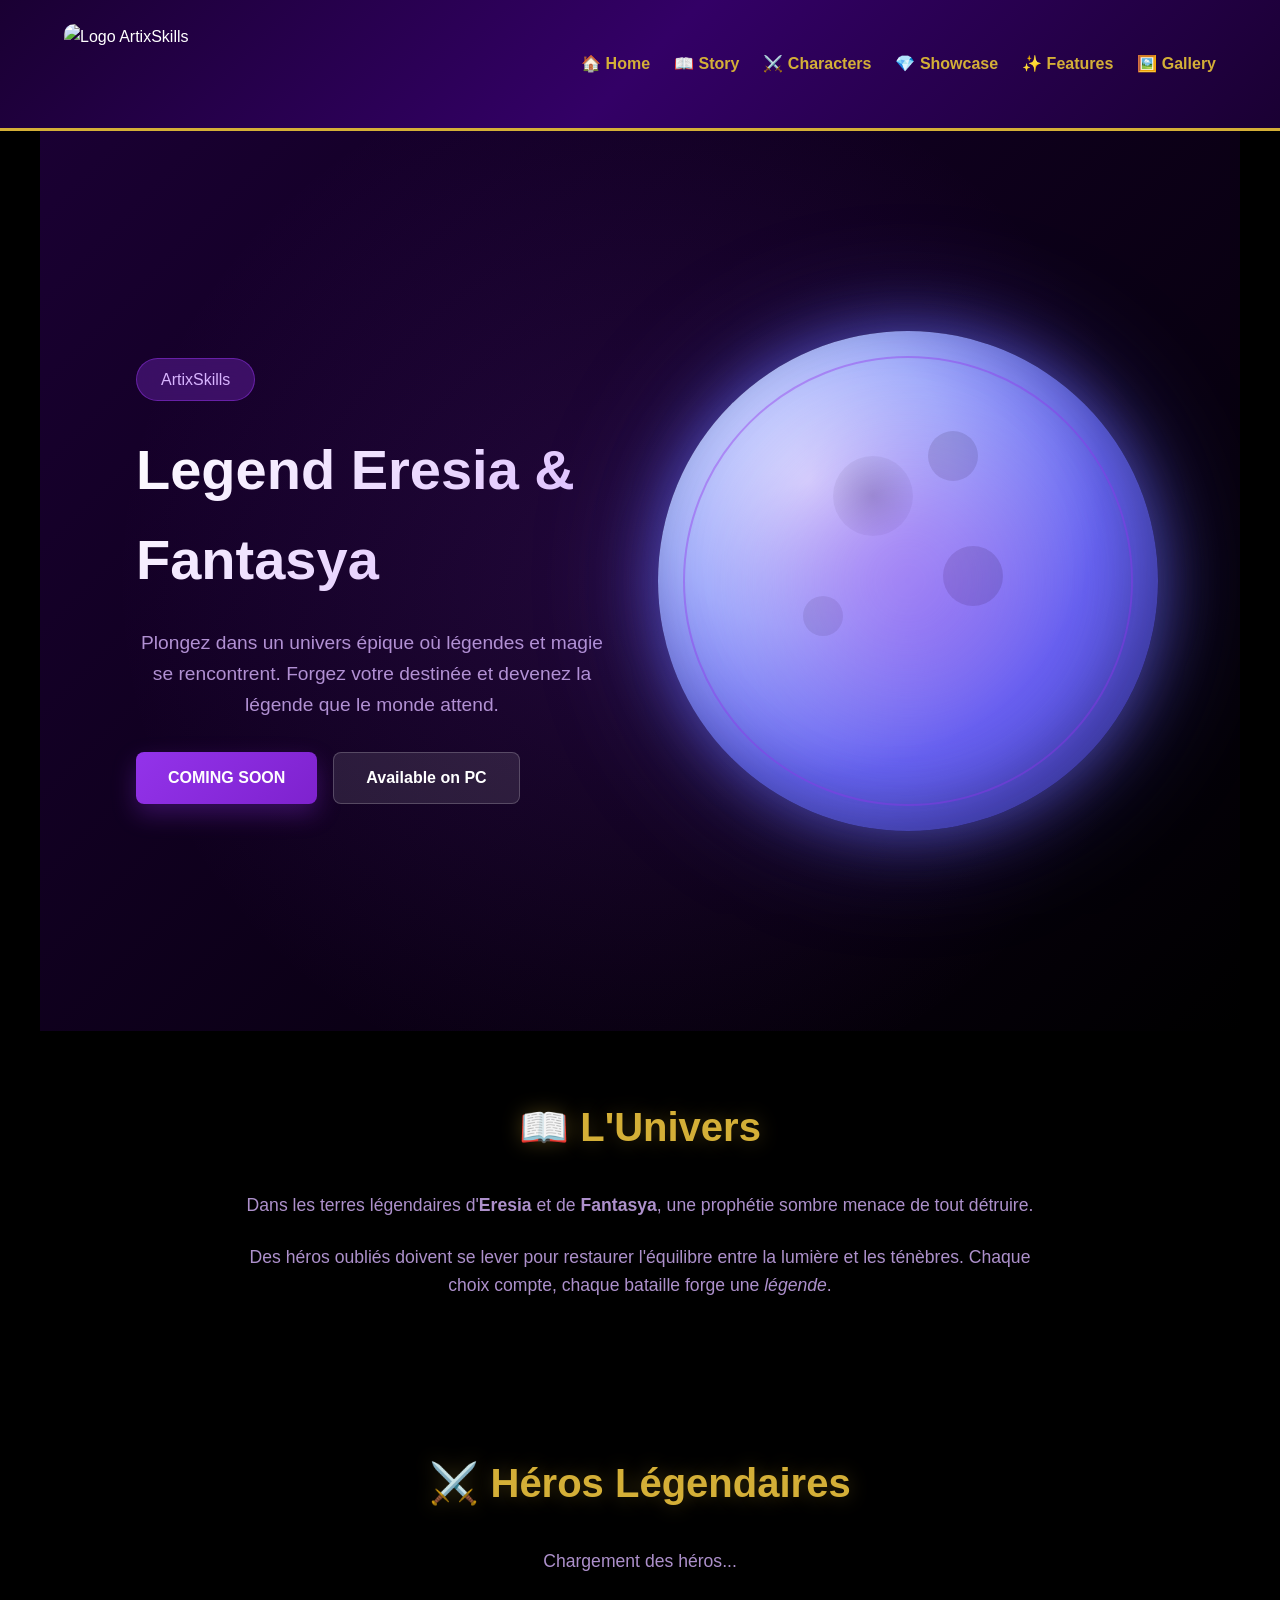
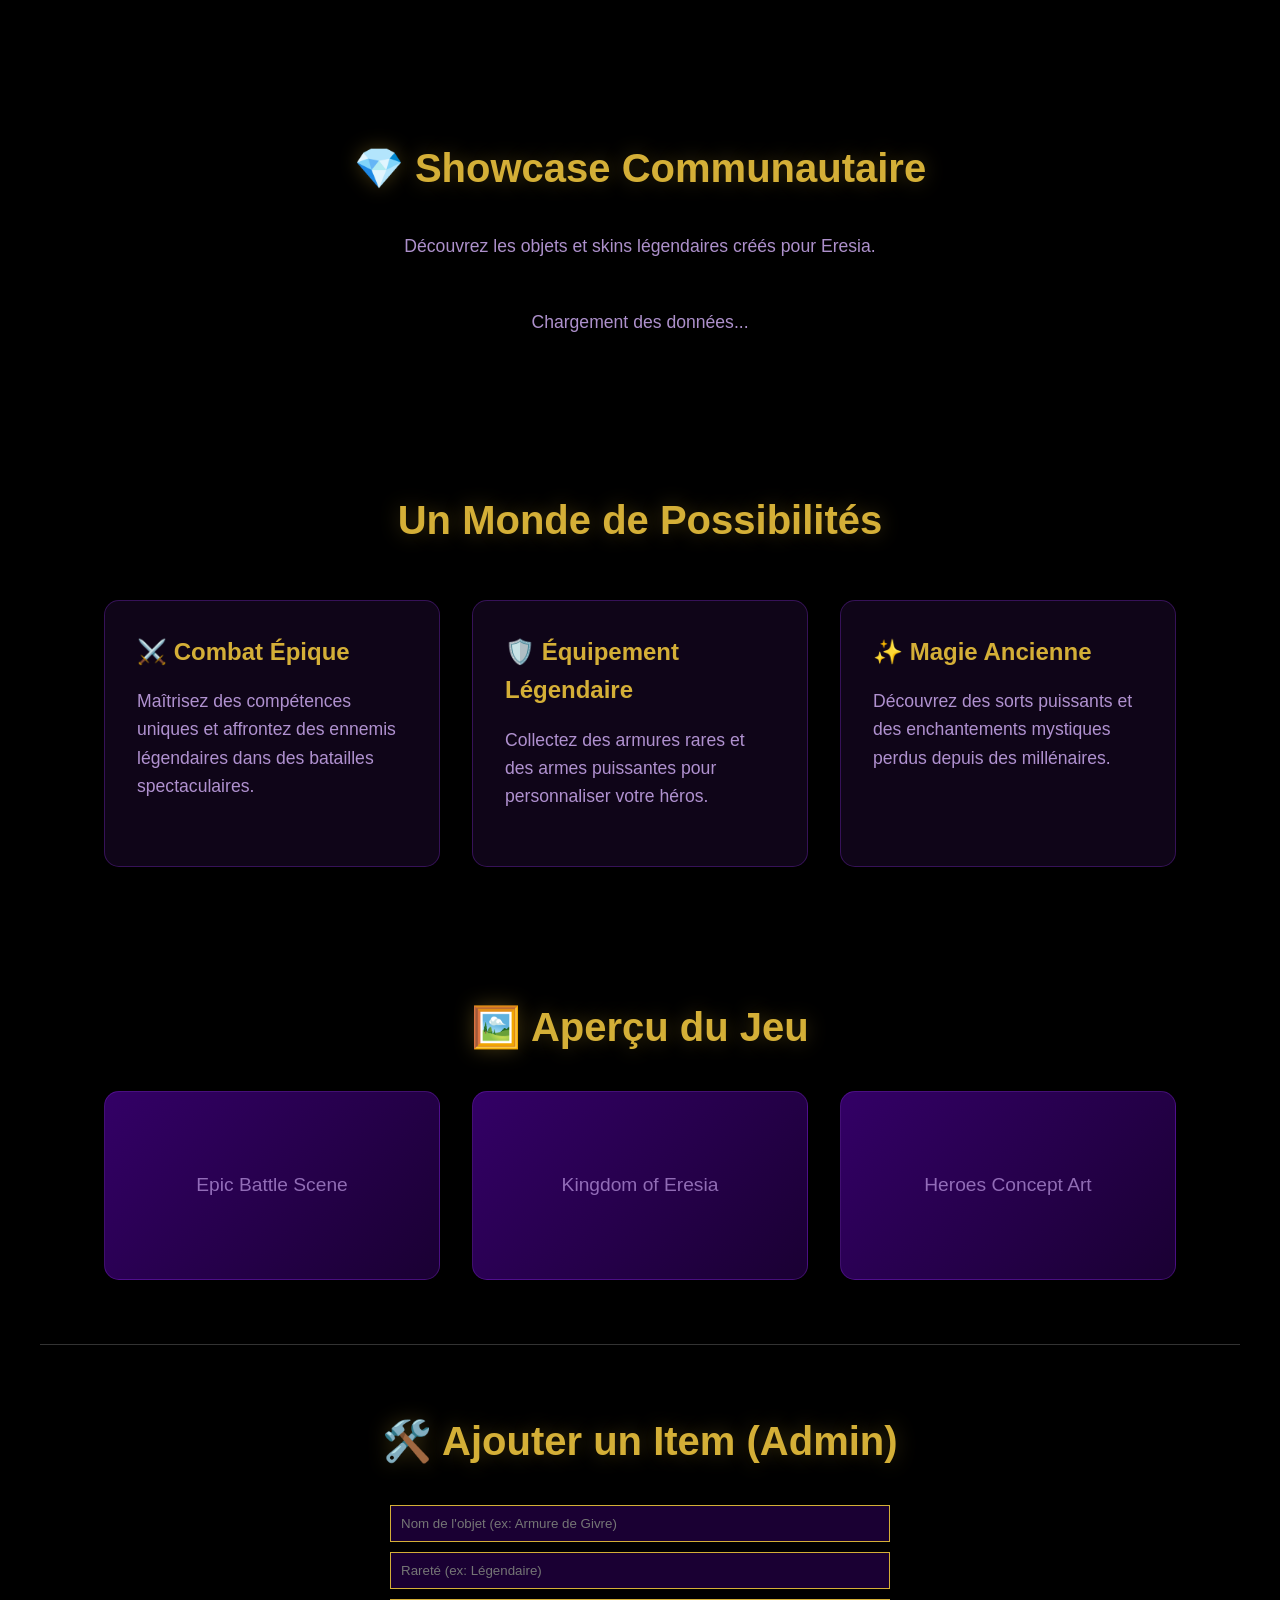
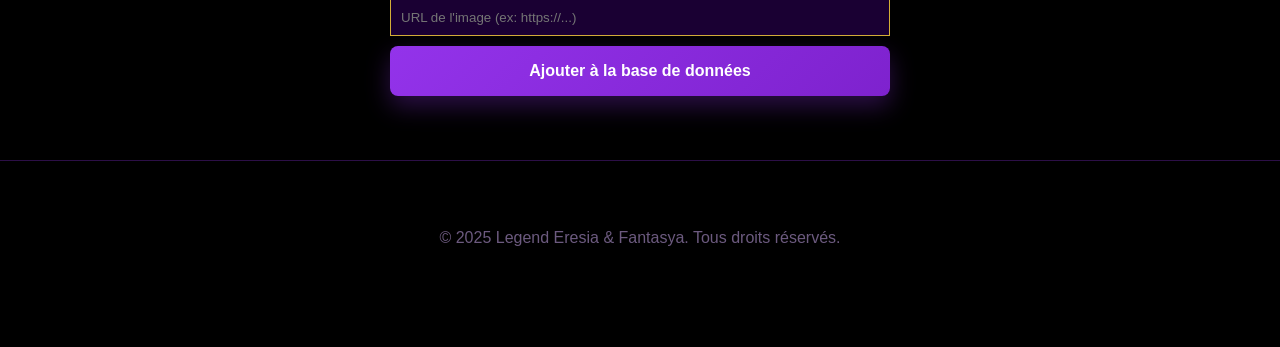
==== commit c886e3b9: "index.html" ====
--- a/index.html
+++ b/index.html
@@ -603,140 +603,6 @@
     }
 }
 
-// Charger les héros
-async function chargerHeros() {
-    try {
-        const response = await fetch(`${API_URL}/api/heroes`);
-        if (!response.ok) throw new Error("Erreur serveur");
-        const heroes = await response.json();
-        
-        const listContainer = document.getElementById('heroes-container');
-        listContainer.innerHTML = ''; 
-
-        heroes.forEach(hero => {
-            listContainer.innerHTML += `
-                <li style="display:flex; align-items:center; gap:15px;">
-                    <img src="${hero.img}" style="width:50px; height:50px; border-radius:50%; border: 2px solid #d4af37; object-fit:cover;">
-                    <div>
-                        <strong style="color: #d4af37; font-size: 1.2rem;">${hero.name}</strong> 
-                        - <span style="font-style:italic;">${hero.title}</span>
-                        <p style="font-size:0.9rem; color: #ccc;">${hero.desc}</p>
-                    </div>
-                </li>`;
-        });
-    } catch (e) {
-        document.getElementById('heroes-container').innerHTML = "<li>⚠️ Impossible de charger la liste des héros depuis le serveur.</li>";
-    }
-}
-
-// Ajouter un item (Bouton Admin)
-async function ajouterItem() {
-    const data = {
-        category: document.getElementById('admin-name').value || "Nouvel Objet",
-        rarity: document.getElementById('admin-rarity').value || "Commun",
-        color: "#d4af37",
-        img: document.getElementById('admin-img').value || "https://via.placeholder.com/150"
-    };
-
-    try {
-        const response = await fetch(`${API_URL}/api/cosmetics`, {
-            method: 'POST',
-            headers: { 'Content-Type': 'application/json' },
-            body: JSON.stringify(data)
-        });
-        if (response.ok) {
-            alert("Objet ajouté avec succès !");
-            chargerShowcase(); 
-        }
-    } catch (error) {
-        alert("Erreur lors de l'ajout (Le serveur est-il allumé ?)");
-    }
-}
-
-// --- 2. FONCTIONS FRONT-END (BOUTONS & ANIMATIONS) ---
-
-function setupButtons() {
-    // Bouton COMING SOON -> Inscription
-    const btnComingSoon = document.getElementById('btn-coming-soon');
-    if (btnComingSoon) {
-        btnComingSoon.addEventListener('click', async () => {
-            const email = prompt("Entrez votre email pour être notifié du lancement :");
-            if (email) {
-                try {
-                    const resp = await fetch(`${API_URL}/api/subscribe`, {
-                        method: 'POST',
-                        headers: { 'Content-Type': 'application/json' },
-                        body: JSON.stringify({ email })
-                    });
-                    if (resp.ok) alert("Merci ! Vous êtes inscrit à la liste d'attente.");
-                } catch (e) { 
-                    alert("Erreur de connexion au serveur pour l'inscription."); 
-                }
-            }
-        });
-    }
-
-    // Bouton PC -> Message
-    const btnPc = document.getElementById('btn-pc');
-    if (btnPc) {
-        btnPc.addEventListener('click', () => {
-            alert("Le launcher n'est pas encore disponible publiquement. Rejoignez le Discord !");
-        });
-    }
-}
-
-function setupAnimations() {
-  const observer = new IntersectionObserver(entries => {
-    entries.forEach(entry => {
-      if (entry.isIntersecting) {
-        entry.target.style.animationPlayState = 'running';
-      }
-    });
-  }, { threshold: 0.1 });
-
-  document.querySelectorAll('.fade-in, .fade-in-up, .fade-in-left, .fade-in-right').forEach(el => {
-    el.style.animationPlayState = 'paused';
-    observer.observe(el);
-  });
-
-  // Smooth scroll
-  document.querySelectorAll('a[href^="#"]').forEach(anchor => {
-    anchor.addEventListener('click', e => {
-      e.preventDefault();
-      const target = document.querySelector(anchor.getAttribute('href'));
-      if (target) {
-        target.scrollIntoView({ behavior: 'smooth', block: 'start' });
-      }
-    });
-  });
-
-  // Particules
-  const hero = document.querySelector('.hero');
-  for (let i = 0; i < 20; i++) {
-    const particle = document.createElement('div');
-    particle.className = 'particle';
-    particle.style.left = Math.random() * 100 + '%';
-    particle.style.top = Math.random() * 100 + '%';
-    particle.style.animationDelay = Math.random() * 5 + 's';
-    particle.style.animation = `float ${5 + Math.random() * 5}s ease-in-out infinite`;
-    hero.appendChild(particle);
-  }
-
-  // Retour en haut
-  const backToTopBtn = document.getElementById('backToTop');
-  window.addEventListener('scroll', () => {
-    if (window.scrollY > 300) {
-      backToTopBtn.classList.add('show');
-    } else {
-      backToTopBtn.classList.remove('show');
-    }
-  });
-  
-  backToTopBtn.addEventListener('click', () => {
-    window.scrollTo({ top: 0, behavior: 'smooth' });
-  });
-}
-</script>
-
-</body>
+
 </html>
+
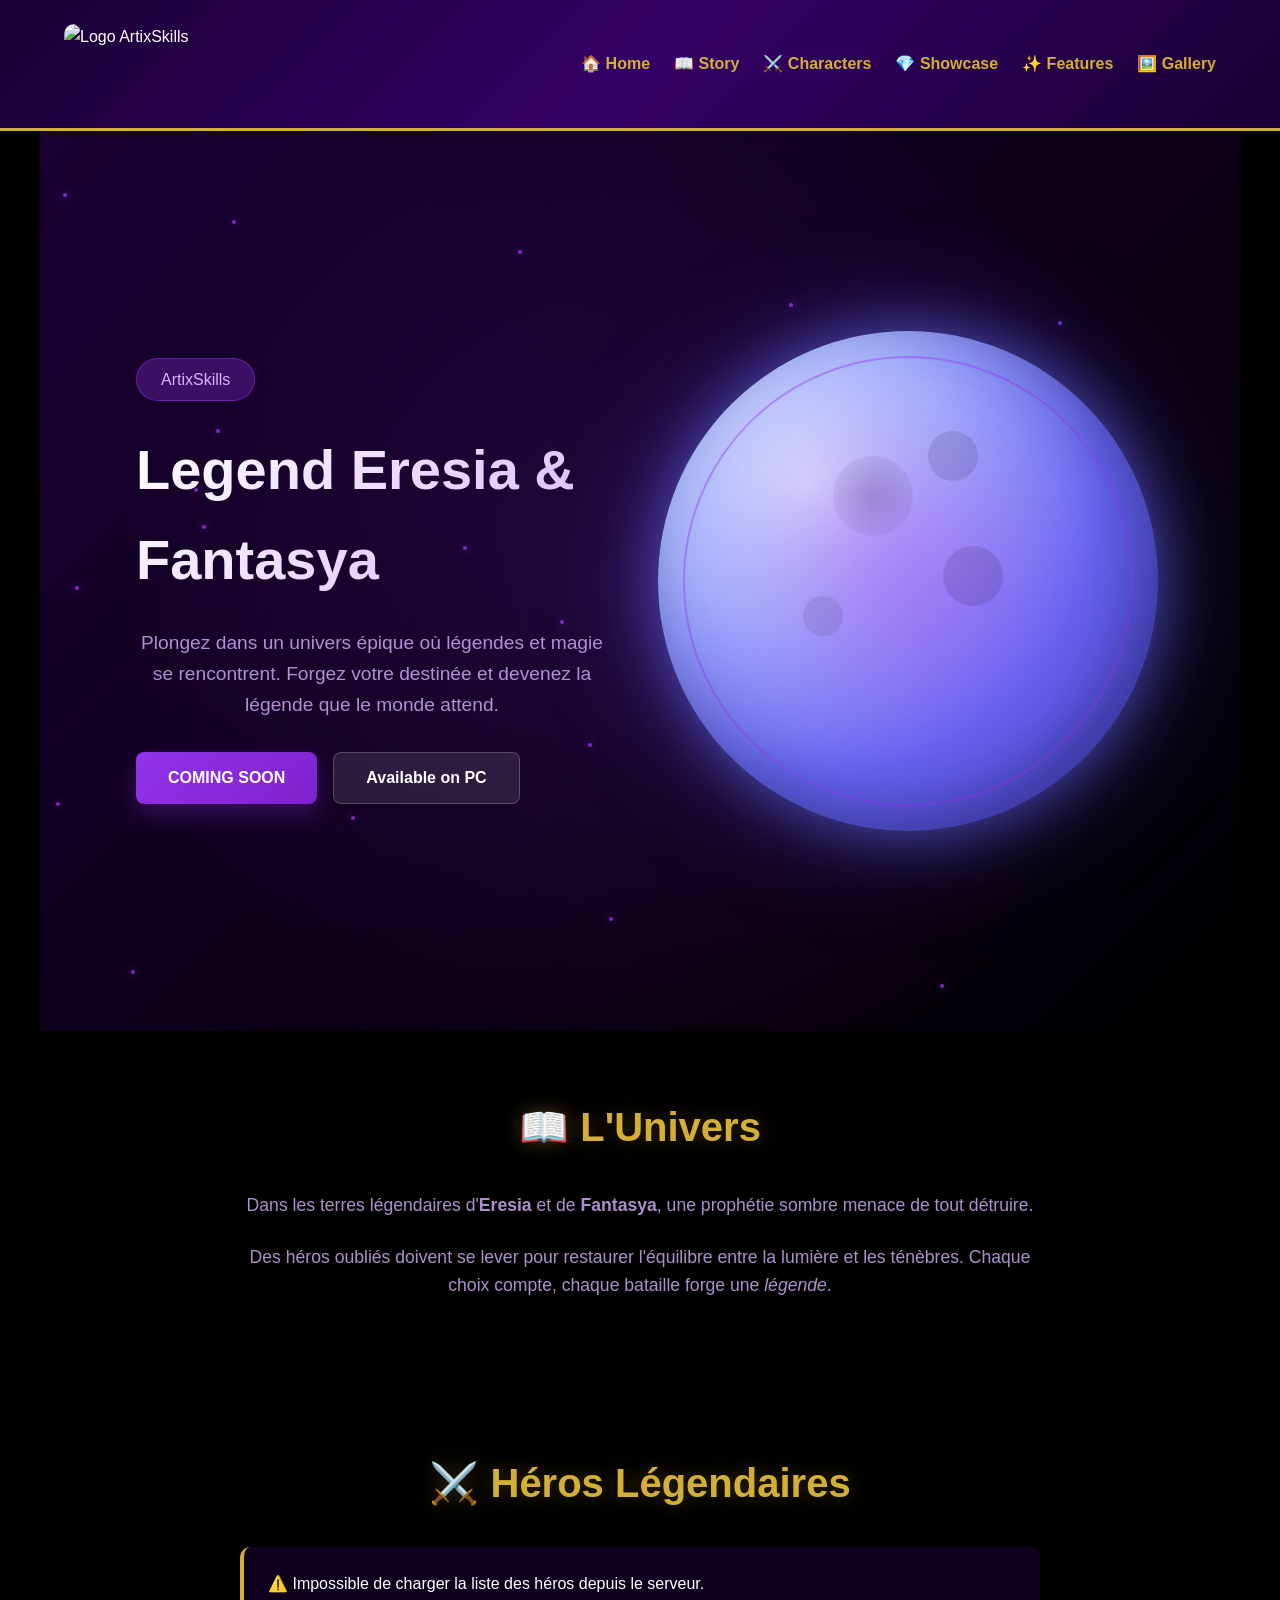
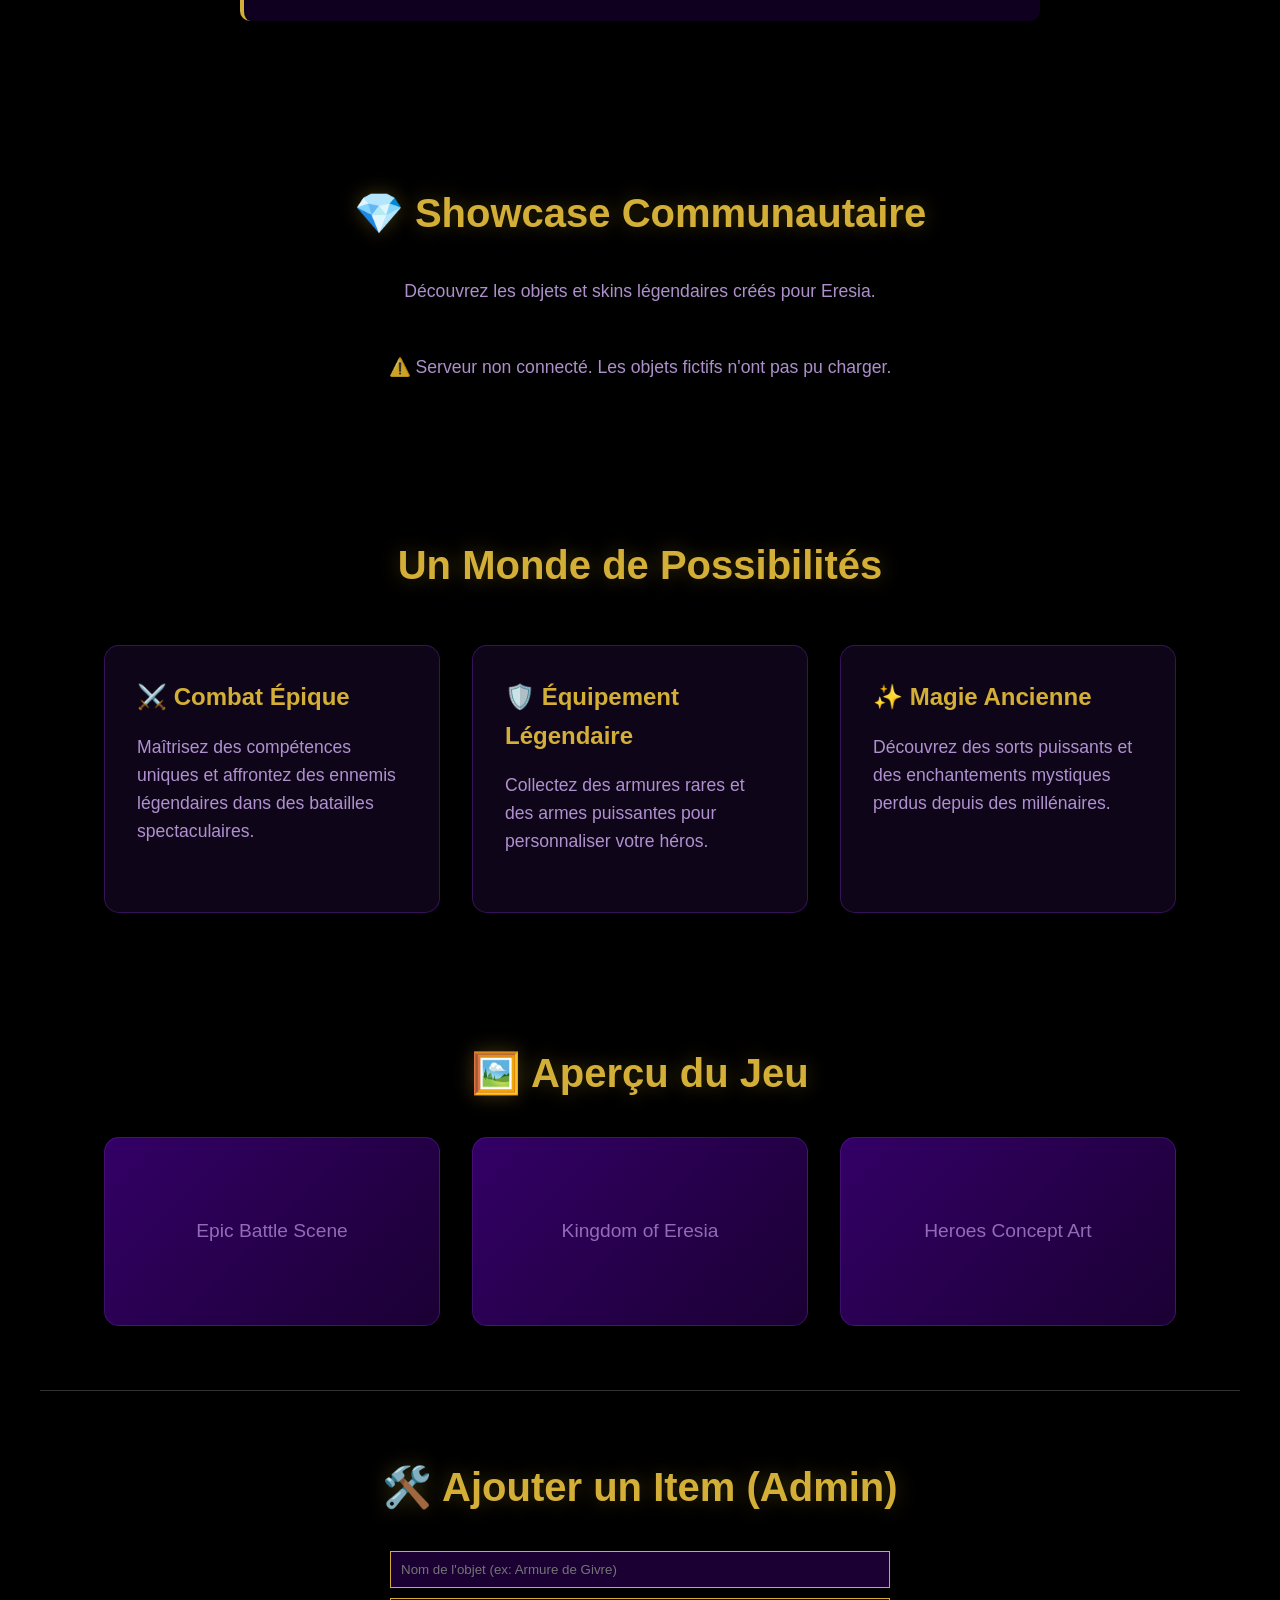
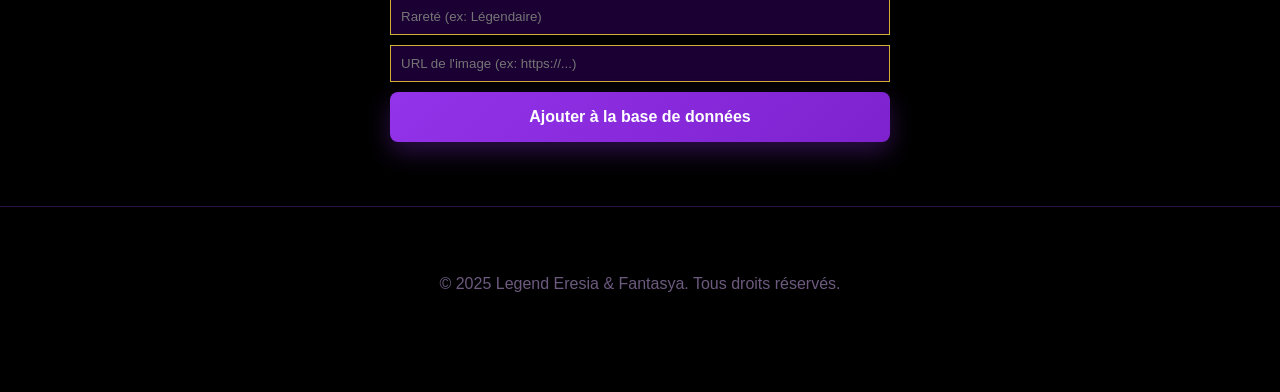
==== commit a33511ce: "index.html" ====
--- a/index.html
+++ b/index.html
@@ -602,7 +602,169 @@
         document.getElementById('showcase-container').innerHTML = "<p>⚠️ Serveur non connecté. Les objets fictifs n'ont pas pu charger.</p>";
     }
 }
-
-
+// --- 1. FONCTIONS API (BACK-END) ---
+
+// Charger les cosmétiques
+async function chargerShowcase() {
+    try {
+        const response = await fetch(`${API_URL}/api/cosmetics`);
+        if (!response.ok) throw new Error("Erreur serveur");
+        const items = await response.json();
+        
+        const container = document.getElementById('showcase-container');
+        container.innerHTML = ''; 
+
+        items.forEach(item => {
+            container.innerHTML += `
+                <div class="feature-card" style="border-color: ${item.color || '#d4af37'}">
+                    <img src="${item.img}" style="width:100%; height:150px; object-fit:cover; border-radius:8px; margin-bottom:10px;">
+                    <h3 style="color:${item.color}">${item.category}</h3>
+                    <p>${item.rarity}</p>
+                </div>`;
+        });
+    } catch (e) { 
+        document.getElementById('showcase-container').innerHTML = "<p>⚠️ Serveur non connecté. Les objets fictifs n'ont pas pu charger.</p>";
+    }
+}
+
+// Charger les héros
+async function chargerHeros() {
+    try {
+        const response = await fetch(`${API_URL}/api/heroes`);
+        if (!response.ok) throw new Error("Erreur serveur");
+        const heroes = await response.json();
+        
+        const listContainer = document.getElementById('heroes-container');
+        listContainer.innerHTML = ''; 
+
+        heroes.forEach(hero => {
+            listContainer.innerHTML += `
+                <li style="display:flex; align-items:center; gap:15px;">
+                    <img src="${hero.img}" style="width:50px; height:50px; border-radius:50%; border: 2px solid #d4af37; object-fit:cover;">
+                    <div>
+                        <strong style="color: #d4af37; font-size: 1.2rem;">${hero.name}</strong> 
+                        - <span style="font-style:italic;">${hero.title}</span>
+                        <p style="font-size:0.9rem; color: #ccc;">${hero.desc}</p>
+                    </div>
+                </li>`;
+        });
+    } catch (e) {
+        document.getElementById('heroes-container').innerHTML = "<li>⚠️ Impossible de charger la liste des héros depuis le serveur.</li>";
+    }
+}
+
+// Ajouter un item (Bouton Admin)
+async function ajouterItem() {
+    const data = {
+        category: document.getElementById('admin-name').value || "Nouvel Objet",
+        rarity: document.getElementById('admin-rarity').value || "Commun",
+        color: "#d4af37",
+        img: document.getElementById('admin-img').value || "https://via.placeholder.com/150"
+    };
+
+    try {
+        const response = await fetch(`${API_URL}/api/cosmetics`, {
+            method: 'POST',
+            headers: { 'Content-Type': 'application/json' },
+            body: JSON.stringify(data)
+        });
+        if (response.ok) {
+            alert("Objet ajouté avec succès !");
+            chargerShowcase(); 
+        }
+    } catch (error) {
+        alert("Erreur lors de l'ajout (Le serveur est-il allumé ?)");
+    }
+}
+
+// --- 2. FONCTIONS FRONT-END (BOUTONS & ANIMATIONS) ---
+
+function setupButtons() {
+    // Bouton COMING SOON -> Inscription
+    const btnComingSoon = document.getElementById('btn-coming-soon');
+    if (btnComingSoon) {
+        btnComingSoon.addEventListener('click', async () => {
+            const email = prompt("Entrez votre email pour être notifié du lancement :");
+            if (email) {
+                try {
+                    const resp = await fetch(`${API_URL}/api/subscribe`, {
+                        method: 'POST',
+                        headers: { 'Content-Type': 'application/json' },
+                        body: JSON.stringify({ email })
+                    });
+                    if (resp.ok) alert("Merci ! Vous êtes inscrit à la liste d'attente.");
+                } catch (e) { 
+                    alert("Erreur de connexion au serveur pour l'inscription."); 
+                }
+            }
+        });
+    }
+
+    // Bouton PC -> Message
+    const btnPc = document.getElementById('btn-pc');
+    if (btnPc) {
+        btnPc.addEventListener('click', () => {
+            alert("Le launcher n'est pas encore disponible publiquement. Rejoignez le Discord !");
+        });
+    }
+}
+
+function setupAnimations() {
+  const observer = new IntersectionObserver(entries => {
+    entries.forEach(entry => {
+      if (entry.isIntersecting) {
+        entry.target.style.animationPlayState = 'running';
+      }
+    });
+  }, { threshold: 0.1 });
+
+  document.querySelectorAll('.fade-in, .fade-in-up, .fade-in-left, .fade-in-right').forEach(el => {
+    el.style.animationPlayState = 'paused';
+    observer.observe(el);
+  });
+
+  // Smooth scroll
+  document.querySelectorAll('a[href^="#"]').forEach(anchor => {
+    anchor.addEventListener('click', e => {
+      e.preventDefault();
+      const target = document.querySelector(anchor.getAttribute('href'));
+      if (target) {
+        target.scrollIntoView({ behavior: 'smooth', block: 'start' });
+      }
+    });
+  });
+
+  // Particules
+  const hero = document.querySelector('.hero');
+  for (let i = 0; i < 20; i++) {
+    const particle = document.createElement('div');
+    particle.className = 'particle';
+    particle.style.left = Math.random() * 100 + '%';
+    particle.style.top = Math.random() * 100 + '%';
+    particle.style.animationDelay = Math.random() * 5 + 's';
+    particle.style.animation = `float ${5 + Math.random() * 5}s ease-in-out infinite`;
+    hero.appendChild(particle);
+  }
+
+  // Retour en haut
+  const backToTopBtn = document.getElementById('backToTop');
+  window.addEventListener('scroll', () => {
+    if (window.scrollY > 300) {
+      backToTopBtn.classList.add('show');
+    } else {
+      backToTopBtn.classList.remove('show');
+    }
+  });
+  
+  backToTopBtn.addEventListener('click', () => {
+    window.scrollTo({ top: 0, behavior: 'smooth' });
+  });
+}
+</script>
+
+</body>
 </html>
 
+</html>
+
+
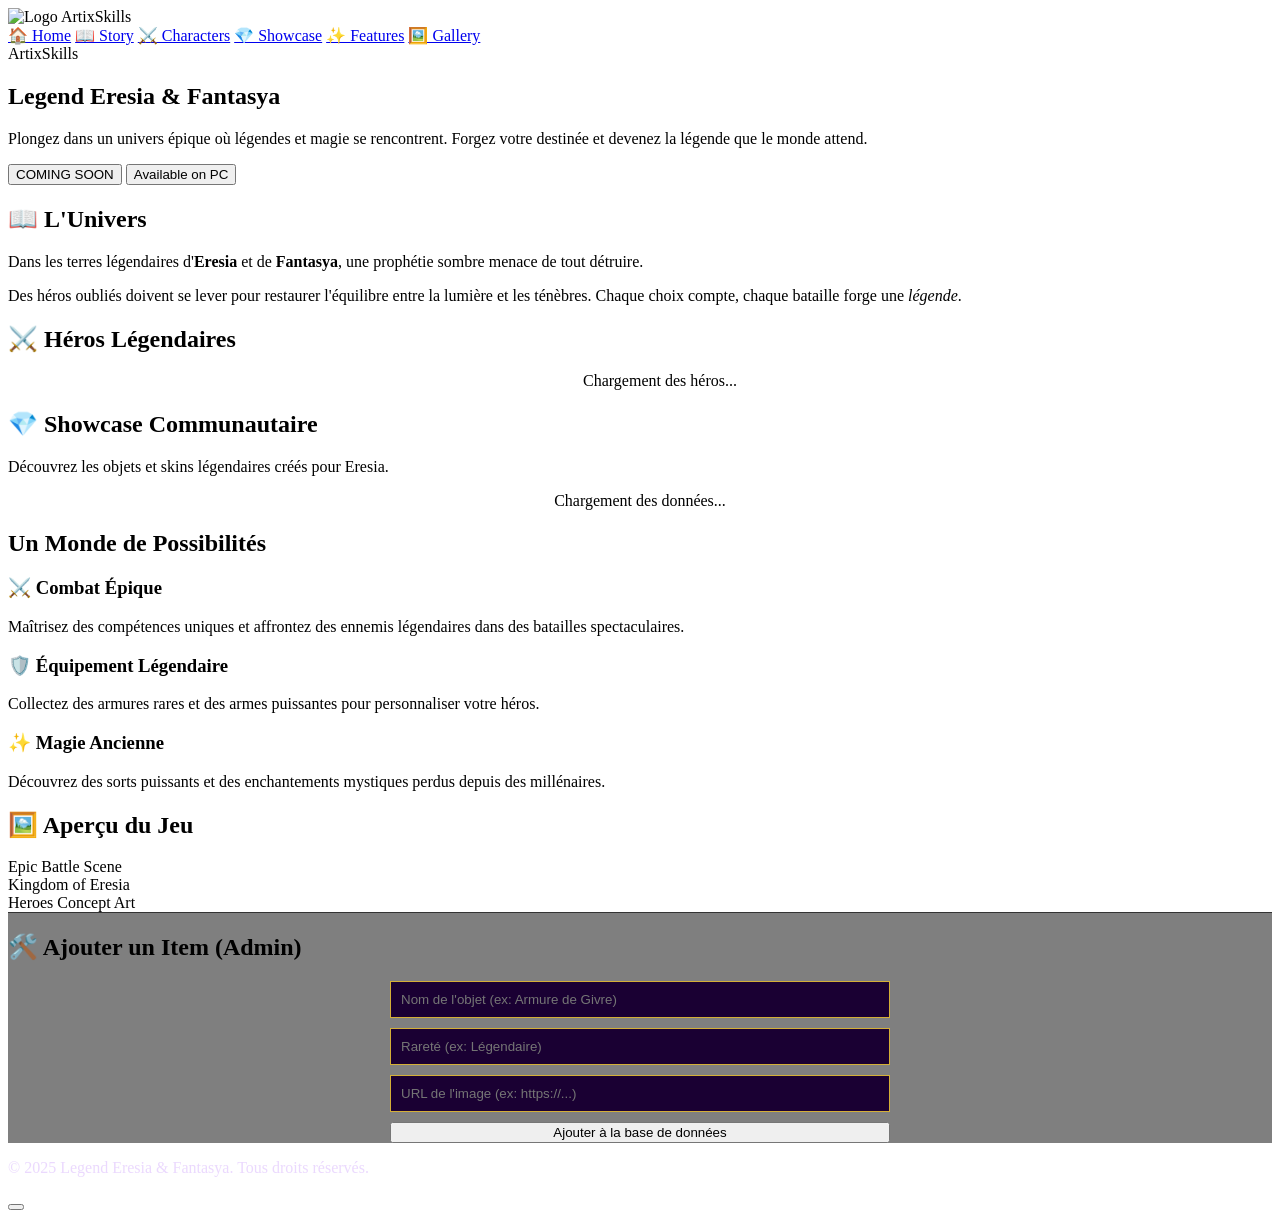
==== commit 02524b12: "index.html Removed inline styles and added link to external stylesheet. Updated HTML structure for b" ====
--- a/index.html
+++ b/index.html
@@ -4,464 +4,7 @@
   <meta charset="UTF-8">
   <meta name="viewport" content="width=device-width, initial-scale=1.0">
   <title>Legend Eresia & Fantasya - ArtixSkills</title>
-  <style>
-    * {
-      margin: 0;
-      padding: 0;
-      box-sizing: border-box;
-    }
-
-    body {
-      font-family: -apple-system, BlinkMacSystemFont, 'Segoe UI', Roboto, sans-serif;
-      background: #000;
-      color: #fff;
-      line-height: 1.6;
-      overflow-x: hidden;
-    }
-
-    /* Header */
-    header {
-      background: linear-gradient(135deg, #1a0033 0%, #330066 50%, #1a0033 100%);
-      padding: 1.5rem 5%;
-      position: relative;
-      border-bottom: 3px solid #d4af37;
-      display: flex;
-      align-items: center;
-      justify-content: space-between;
-      flex-wrap: wrap;
-      gap: 1rem;
-    }
-
-    .logo {
-      height: 80px;
-      border-radius: 10px;
-    }
-
-    nav {
-      display: flex;
-      gap: 1.5rem;
-      flex-wrap: wrap;
-    }
-
-    nav a {
-      color: #d4af37;
-      text-decoration: none;
-      font-weight: 600;
-      transition: all 0.3s;
-    }
-
-    nav a:hover {
-      text-shadow: 0 0 10px #d4af37;
-    }
-
-    /* Hero Section */
-    .hero {
-      position: relative;
-      min-height: 100vh;
-      display: flex;
-      align-items: center;
-      justify-content: center;
-      overflow: hidden;
-      background: linear-gradient(135deg, #1a0033 0%, #000 100%);
-    }
-
-    .hero-background {
-      position: absolute;
-      width: 100%;
-      height: 100%;
-      background: radial-gradient(circle at 50% 50%, rgba(147, 51, 234, 0.15) 0%, transparent 70%);
-      animation: pulse 8s ease-in-out infinite;
-    }
-
-    @keyframes pulse {
-      0%, 100% { opacity: 0.3; transform: scale(1); }
-      50% { opacity: 0.6; transform: scale(1.1); }
-    }
-
-    .hero-container {
-      display: grid;
-      grid-template-columns: 1fr 1fr;
-      gap: 4rem;
-      align-items: center;
-      max-width: 1200px;
-      width: 100%;
-      padding: 2rem;
-      position: relative;
-      z-index: 10;
-    }
-
-    .hero-content {
-      max-width: 600px;
-    }
-
-    .hero-badge {
-      display: inline-block;
-      padding: 0.5rem 1.5rem;
-      background: rgba(147, 51, 234, 0.3);
-      border: 1px solid rgba(147, 51, 234, 0.5);
-      border-radius: 50px;
-      color: #d8b4fe;
-      margin-bottom: 1.5rem;
-      backdrop-filter: blur(10px);
-      animation: float-badge 3s ease-in-out infinite;
-    }
-
-    @keyframes float-badge {
-      0%, 100% { transform: translateY(0); }
-      50% { transform: translateY(-5px); }
-    }
-
-    .hero-title {
-      font-size: 3.5rem;
-      font-weight: 700;
-      margin-bottom: 1.5rem;
-      background: linear-gradient(135deg, #fff 0%, #d8b4fe 100%);
-      -webkit-background-clip: text;
-      -webkit-text-fill-color: transparent;
-      background-clip: text;
-      animation: text-glow 3s ease-in-out infinite;
-    }
-
-    @keyframes text-glow {
-      0%, 100% { text-shadow: 0 0 20px rgba(147, 51, 234, 0.3); }
-      50% { text-shadow: 0 0 40px rgba(147, 51, 234, 0.6); }
-    }
-
-    .hero-description {
-      font-size: 1.2rem;
-      color: rgba(216, 180, 254, 0.8);
-      margin-bottom: 2rem;
-    }
-
-    .hero-buttons {
-      display: flex;
-      gap: 1rem;
-      flex-wrap: wrap;
-    }
-
-    .btn {
-      padding: 1rem 2rem;
-      border: none;
-      border-radius: 8px;
-      font-size: 1rem;
-      font-weight: 600;
-      cursor: pointer;
-      transition: all 0.3s;
-      position: relative;
-      overflow: hidden;
-    }
-
-    .btn-primary {
-      background: linear-gradient(135deg, #9333ea, #7e22ce);
-      color: #fff;
-      box-shadow: 0 10px 25px rgba(147, 51, 234, 0.3);
-    }
-
-    .btn-primary:hover {
-      transform: translateY(-3px);
-      box-shadow: 0 15px 35px rgba(147, 51, 234, 0.5);
-    }
-
-    .btn-secondary {
-      background: rgba(255, 255, 255, 0.1);
-      color: #fff;
-      border: 1px solid rgba(255, 255, 255, 0.2);
-      backdrop-filter: blur(10px);
-    }
-
-    .btn-secondary:hover {
-      background: rgba(255, 255, 255, 0.2);
-      transform: translateY(-3px);
-    }
-
-    /* Hero Image */
-    .hero-image-container {
-      position: relative;
-      display: flex;
-      justify-content: center;
-      align-items: center;
-    }
-
-    .moon {
-      position: absolute;
-      width: 500px;
-      height: 500px;
-      background: radial-gradient(circle at 30% 30%, #e0e7ff 0%, #a5b4fc 30%, #6366f1 60%, #4338ca 100%);
-      border-radius: 50%;
-      box-shadow: 
-        0 0 60px rgba(99, 102, 241, 0.6),
-        0 0 120px rgba(99, 102, 241, 0.4),
-        inset -20px -20px 60px rgba(0, 0, 0, 0.3);
-      animation: rotate-moon 60s linear infinite;
-      z-index: 0;
-    }
-
-    .moon::before {
-      content: '';
-      position: absolute;
-      width: 80px;
-      height: 80px;
-      background: radial-gradient(circle, rgba(0, 0, 0, 0.2), transparent);
-      border-radius: 50%;
-      top: 25%;
-      left: 35%;
-      box-shadow: 
-        100px 80px 0 -10px rgba(0, 0, 0, 0.15),
-        -50px 120px 0 -20px rgba(0, 0, 0, 0.1),
-        80px -40px 0 -15px rgba(0, 0, 0, 0.12);
-    }
-
-    @keyframes rotate-moon {
-      from { transform: rotate(0deg); }
-      to { transform: rotate(360deg); }
-    }
-
-    .glow-effect {
-      position: absolute;
-      width: 400px;
-      height: 400px;
-      background: radial-gradient(circle, rgba(147, 51, 234, 0.6) 0%, transparent 70%);
-      filter: blur(60px);
-      animation: glow 4s ease-in-out infinite;
-      z-index: 1;
-    }
-
-    @keyframes glow {
-      0%, 100% { opacity: 0.4; }
-      50% { opacity: 0.8; }
-    }
-
-    .glow-ring {
-      position: absolute;
-      width: 450px;
-      height: 450px;
-      border: 2px solid rgba(147, 51, 234, 0.4);
-      border-radius: 50%;
-      animation: spin-ring 20s linear infinite;
-      z-index: 1;
-    }
-
-    @keyframes spin-ring {
-      from { transform: rotate(0deg); }
-      to { transform: rotate(360deg); }
-    }
-
-    .hero-image {
-      width: 100%;
-      max-width: 400px;
-      height: auto;
-      position: relative;
-      z-index: 2;
-      filter: drop-shadow(0 0 40px rgba(147, 51, 234, 0.8));
-      animation: float 6s ease-in-out infinite;
-      transition: all 0.3s;
-    }
-
-    .hero-image:hover {
-      transform: scale(1.05);
-      filter: drop-shadow(0 0 60px rgba(147, 51, 234, 1));
-    }
-
-    @keyframes float {
-      0%, 100% { transform: translateY(0); }
-      50% { transform: translateY(-20px); }
-    }
-
-    .particle {
-      position: absolute;
-      width: 4px;
-      height: 4px;
-      background: rgba(147, 51, 234, 0.8);
-      border-radius: 50%;
-      box-shadow: 0 0 10px rgba(147, 51, 234, 0.8);
-      pointer-events: none;
-    }
-
-    /* Content Sections */
-    section {
-      padding: 4rem 5%;
-      max-width: 1200px;
-      margin: 0 auto;
-    }
-
-    section h2 {
-      font-size: 2.5rem;
-      color: #d4af37;
-      margin-bottom: 2rem;
-      text-align: center;
-      text-shadow: 0 0 20px rgba(212, 175, 55, 0.3);
-    }
-
-    section p {
-      text-align: center;
-      font-size: 1.1rem;
-      color: rgba(216, 180, 254, 0.8);
-      margin-bottom: 1.5rem;
-      max-width: 800px;
-      margin-left: auto;
-      margin-right: auto;
-    }
-
-    /* Characters List */
-    .characters-list {
-      list-style: none;
-      max-width: 800px;
-      margin: 2rem auto;
-    }
-
-    .characters-list li {
-      background: rgba(51, 0, 102, 0.3);
-      padding: 1.5rem;
-      border-radius: 10px;
-      margin: 1rem 0;
-      border-left: 4px solid #d4af37;
-      transition: all 0.3s;
-    }
-
-    .characters-list li:hover {
-      transform: translateX(10px);
-      background: rgba(51, 0, 102, 0.5);
-      box-shadow: 0 5px 20px rgba(212, 175, 55, 0.3);
-    }
-
-    /* Features Grid */
-    .features-grid {
-      display: grid;
-      grid-template-columns: repeat(auto-fit, minmax(300px, 1fr));
-      gap: 2rem;
-      margin-top: 3rem;
-    }
-
-    .feature-card {
-      background: rgba(147, 51, 234, 0.1);
-      padding: 2rem;
-      border-radius: 15px;
-      border: 1px solid rgba(147, 51, 234, 0.3);
-      transition: all 0.4s;
-      backdrop-filter: blur(10px);
-    }
-
-    .feature-card:hover {
-      transform: translateY(-10px);
-      background: rgba(147, 51, 234, 0.2);
-      border-color: rgba(147, 51, 234, 0.6);
-      box-shadow: 0 20px 40px rgba(147, 51, 234, 0.4);
-    }
-
-    .feature-card h3 {
-      color: #d4af37;
-      margin-bottom: 1rem;
-      font-size: 1.5rem;
-    }
-
-    .feature-card p {
-      color: rgba(216, 180, 254, 0.8);
-      text-align: left;
-    }
-
-    /* Gallery */
-    .gallery-grid {
-      display: grid;
-      grid-template-columns: repeat(auto-fit, minmax(300px, 1fr));
-      gap: 2rem;
-      margin-top: 2rem;
-    }
-
-    .gallery-item {
-      border-radius: 15px;
-      overflow: hidden;
-      position: relative;
-      aspect-ratio: 16/9;
-      background: linear-gradient(135deg, #330066, #1a0033);
-      display: flex;
-      align-items: center;
-      justify-content: center;
-      color: rgba(216, 180, 254, 0.6);
-      font-size: 1.2rem;
-      border: 1px solid rgba(147, 51, 234, 0.3);
-      transition: all 0.3s;
-    }
-
-    .gallery-item:hover {
-      transform: scale(1.05);
-      border-color: rgba(147, 51, 234, 0.6);
-    }
-
-    /* Footer */
-    footer {
-      background: #000;
-      padding: 4rem 5%;
-      text-align: center;
-      border-top: 1px solid rgba(147, 51, 234, 0.3);
-    }
-
-    footer h3 {
-      font-size: 2rem;
-      margin-bottom: 1rem;
-      color: #d4af37;
-    }
-
-    footer p {
-      color: rgba(216, 180, 254, 0.7);
-      margin-bottom: 2rem;
-    }
-
-    /* Animations */
-    .fade-in { opacity: 0; animation: fadeIn 1s forwards; }
-    .fade-in-up { opacity: 0; transform: translateY(30px); animation: fadeInUp 1s forwards; }
-    .fade-in-left { opacity: 0; transform: translateX(-30px); animation: fadeInLeft 1s forwards; }
-    .fade-in-right { opacity: 0; transform: translateX(30px); animation: fadeInRight 1s forwards; }
-
-    @keyframes fadeIn { to { opacity: 1; } }
-    @keyframes fadeInUp { to { opacity: 1; transform: translateY(0); } }
-    @keyframes fadeInLeft { to { opacity: 1; transform: translateX(0); } }
-    @keyframes fadeInRight { to { opacity: 1; transform: translateX(0); } }
-
-    .delay-1 { animation-delay: 0.2s; }
-    .delay-2 { animation-delay: 0.4s; }
-    .delay-3 { animation-delay: 0.6s; }
-
-    .back-to-top {
-      position: fixed;
-      bottom: 30px;
-      right: 30px;
-      width: 50px;
-      height: 50px;
-      background: linear-gradient(135deg, #9333ea, #7e22ce);
-      border: 2px solid rgba(147, 51, 234, 0.5);
-      border-radius: 50%;
-      display: flex;
-      align-items: center;
-      justify-content: center;
-      cursor: pointer;
-      opacity: 0;
-      visibility: hidden;
-      transition: all 0.3s ease;
-      z-index: 1000;
-      box-shadow: 0 5px 20px rgba(147, 51, 234, 0.4);
-    }
-
-    .back-to-top.show { opacity: 1; visibility: visible; }
-    .back-to-top:hover {
-      transform: translateY(-5px);
-      box-shadow: 0 10px 30px rgba(147, 51, 234, 0.6);
-      background: linear-gradient(135deg, #a855f7, #9333ea);
-    }
-    .back-to-top::before { content: '↑'; font-size: 24px; color: white; font-weight: bold; }
-
-    @media (max-width: 768px) {
-      .hero-container { grid-template-columns: 1fr; gap: 2rem; }
-      .hero-title { font-size: 2.5rem; }
-      .hero-image-container { order: -1; }
-      header { flex-direction: column; text-align: center; }
-      .features-grid, .gallery-grid { grid-template-columns: 1fr; }
-    }
-    @media (max-width: 480px) {
-      .hero-title { font-size: 2rem; }
-      .hero-buttons { flex-direction: column; width: 100%; }
-      .btn { width: 100%; }
-    }
-  </style>
+  <link rel="stylesheet" href="style.css">
 </head>
 <body>
 
@@ -566,205 +109,6 @@
 
 <button class="back-to-top" id="backToTop" aria-label="Retour en haut"></button>
 
-<script>
-// --- CONFIGURATION API ---
-// URL de ton serveur local (à modifier plus tard si hébergement)
-const API_URL = 'http://localhost:3000'; 
-
-document.addEventListener('DOMContentLoaded', () => {
-  chargerShowcase();
-  chargerHeros();
-  setupButtons();
-  setupAnimations();
-});
-
-// --- 1. FONCTIONS API (BACK-END) ---
-
-// Charger les cosmétiques
-async function chargerShowcase() {
-    try {
-        const response = await fetch(`${API_URL}/api/cosmetics`);
-        if (!response.ok) throw new Error("Erreur serveur");
-        const items = await response.json();
-        
-        const container = document.getElementById('showcase-container');
-        container.innerHTML = ''; 
-
-        items.forEach(item => {
-            container.innerHTML += `
-                <div class="feature-card" style="border-color: ${item.color || '#d4af37'}">
-                    <img src="${item.img}" style="width:100%; height:150px; object-fit:cover; border-radius:8px; margin-bottom:10px;">
-                    <h3 style="color:${item.color}">${item.category}</h3>
-                    <p>${item.rarity}</p>
-                </div>`;
-        });
-    } catch (e) { 
-        document.getElementById('showcase-container').innerHTML = "<p>⚠️ Serveur non connecté. Les objets fictifs n'ont pas pu charger.</p>";
-    }
-}
-// --- 1. FONCTIONS API (BACK-END) ---
-
-// Charger les cosmétiques
-async function chargerShowcase() {
-    try {
-        const response = await fetch(`${API_URL}/api/cosmetics`);
-        if (!response.ok) throw new Error("Erreur serveur");
-        const items = await response.json();
-        
-        const container = document.getElementById('showcase-container');
-        container.innerHTML = ''; 
-
-        items.forEach(item => {
-            container.innerHTML += `
-                <div class="feature-card" style="border-color: ${item.color || '#d4af37'}">
-                    <img src="${item.img}" style="width:100%; height:150px; object-fit:cover; border-radius:8px; margin-bottom:10px;">
-                    <h3 style="color:${item.color}">${item.category}</h3>
-                    <p>${item.rarity}</p>
-                </div>`;
-        });
-    } catch (e) { 
-        document.getElementById('showcase-container').innerHTML = "<p>⚠️ Serveur non connecté. Les objets fictifs n'ont pas pu charger.</p>";
-    }
-}
-
-// Charger les héros
-async function chargerHeros() {
-    try {
-        const response = await fetch(`${API_URL}/api/heroes`);
-        if (!response.ok) throw new Error("Erreur serveur");
-        const heroes = await response.json();
-        
-        const listContainer = document.getElementById('heroes-container');
-        listContainer.innerHTML = ''; 
-
-        heroes.forEach(hero => {
-            listContainer.innerHTML += `
-                <li style="display:flex; align-items:center; gap:15px;">
-                    <img src="${hero.img}" style="width:50px; height:50px; border-radius:50%; border: 2px solid #d4af37; object-fit:cover;">
-                    <div>
-                        <strong style="color: #d4af37; font-size: 1.2rem;">${hero.name}</strong> 
-                        - <span style="font-style:italic;">${hero.title}</span>
-                        <p style="font-size:0.9rem; color: #ccc;">${hero.desc}</p>
-                    </div>
-                </li>`;
-        });
-    } catch (e) {
-        document.getElementById('heroes-container').innerHTML = "<li>⚠️ Impossible de charger la liste des héros depuis le serveur.</li>";
-    }
-}
-
-// Ajouter un item (Bouton Admin)
-async function ajouterItem() {
-    const data = {
-        category: document.getElementById('admin-name').value || "Nouvel Objet",
-        rarity: document.getElementById('admin-rarity').value || "Commun",
-        color: "#d4af37",
-        img: document.getElementById('admin-img').value || "https://via.placeholder.com/150"
-    };
-
-    try {
-        const response = await fetch(`${API_URL}/api/cosmetics`, {
-            method: 'POST',
-            headers: { 'Content-Type': 'application/json' },
-            body: JSON.stringify(data)
-        });
-        if (response.ok) {
-            alert("Objet ajouté avec succès !");
-            chargerShowcase(); 
-        }
-    } catch (error) {
-        alert("Erreur lors de l'ajout (Le serveur est-il allumé ?)");
-    }
-}
-
-// --- 2. FONCTIONS FRONT-END (BOUTONS & ANIMATIONS) ---
-
-function setupButtons() {
-    // Bouton COMING SOON -> Inscription
-    const btnComingSoon = document.getElementById('btn-coming-soon');
-    if (btnComingSoon) {
-        btnComingSoon.addEventListener('click', async () => {
-            const email = prompt("Entrez votre email pour être notifié du lancement :");
-            if (email) {
-                try {
-                    const resp = await fetch(`${API_URL}/api/subscribe`, {
-                        method: 'POST',
-                        headers: { 'Content-Type': 'application/json' },
-                        body: JSON.stringify({ email })
-                    });
-                    if (resp.ok) alert("Merci ! Vous êtes inscrit à la liste d'attente.");
-                } catch (e) { 
-                    alert("Erreur de connexion au serveur pour l'inscription."); 
-                }
-            }
-        });
-    }
-
-    // Bouton PC -> Message
-    const btnPc = document.getElementById('btn-pc');
-    if (btnPc) {
-        btnPc.addEventListener('click', () => {
-            alert("Le launcher n'est pas encore disponible publiquement. Rejoignez le Discord !");
-        });
-    }
-}
-
-function setupAnimations() {
-  const observer = new IntersectionObserver(entries => {
-    entries.forEach(entry => {
-      if (entry.isIntersecting) {
-        entry.target.style.animationPlayState = 'running';
-      }
-    });
-  }, { threshold: 0.1 });
-
-  document.querySelectorAll('.fade-in, .fade-in-up, .fade-in-left, .fade-in-right').forEach(el => {
-    el.style.animationPlayState = 'paused';
-    observer.observe(el);
-  });
-
-  // Smooth scroll
-  document.querySelectorAll('a[href^="#"]').forEach(anchor => {
-    anchor.addEventListener('click', e => {
-      e.preventDefault();
-      const target = document.querySelector(anchor.getAttribute('href'));
-      if (target) {
-        target.scrollIntoView({ behavior: 'smooth', block: 'start' });
-      }
-    });
-  });
-
-  // Particules
-  const hero = document.querySelector('.hero');
-  for (let i = 0; i < 20; i++) {
-    const particle = document.createElement('div');
-    particle.className = 'particle';
-    particle.style.left = Math.random() * 100 + '%';
-    particle.style.top = Math.random() * 100 + '%';
-    particle.style.animationDelay = Math.random() * 5 + 's';
-    particle.style.animation = `float ${5 + Math.random() * 5}s ease-in-out infinite`;
-    hero.appendChild(particle);
-  }
-
-  // Retour en haut
-  const backToTopBtn = document.getElementById('backToTop');
-  window.addEventListener('scroll', () => {
-    if (window.scrollY > 300) {
-      backToTopBtn.classList.add('show');
-    } else {
-      backToTopBtn.classList.remove('show');
-    }
-  });
-  
-  backToTopBtn.addEventListener('click', () => {
-    window.scrollTo({ top: 0, behavior: 'smooth' });
-  });
-}
-</script>
-
+<script src="script.js"></script>
 </body>
 </html>
-
-</html>
-
-
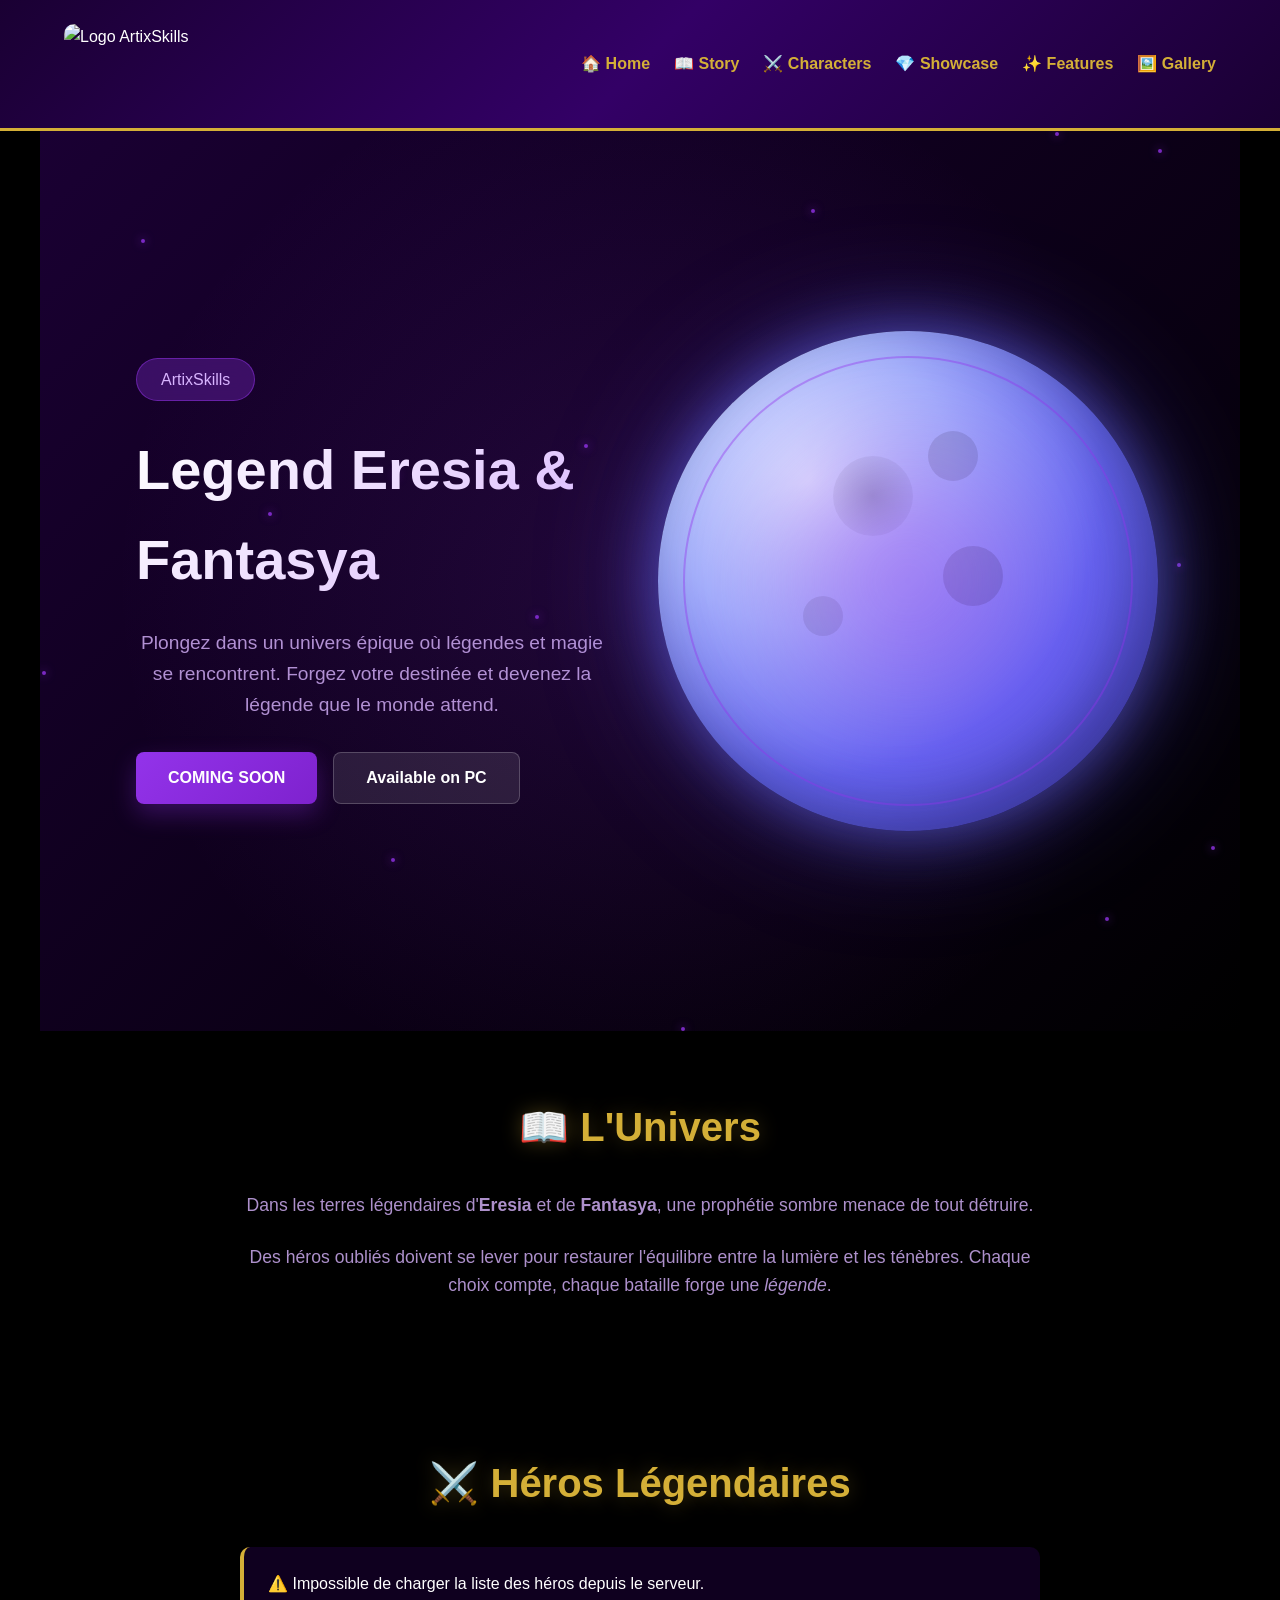
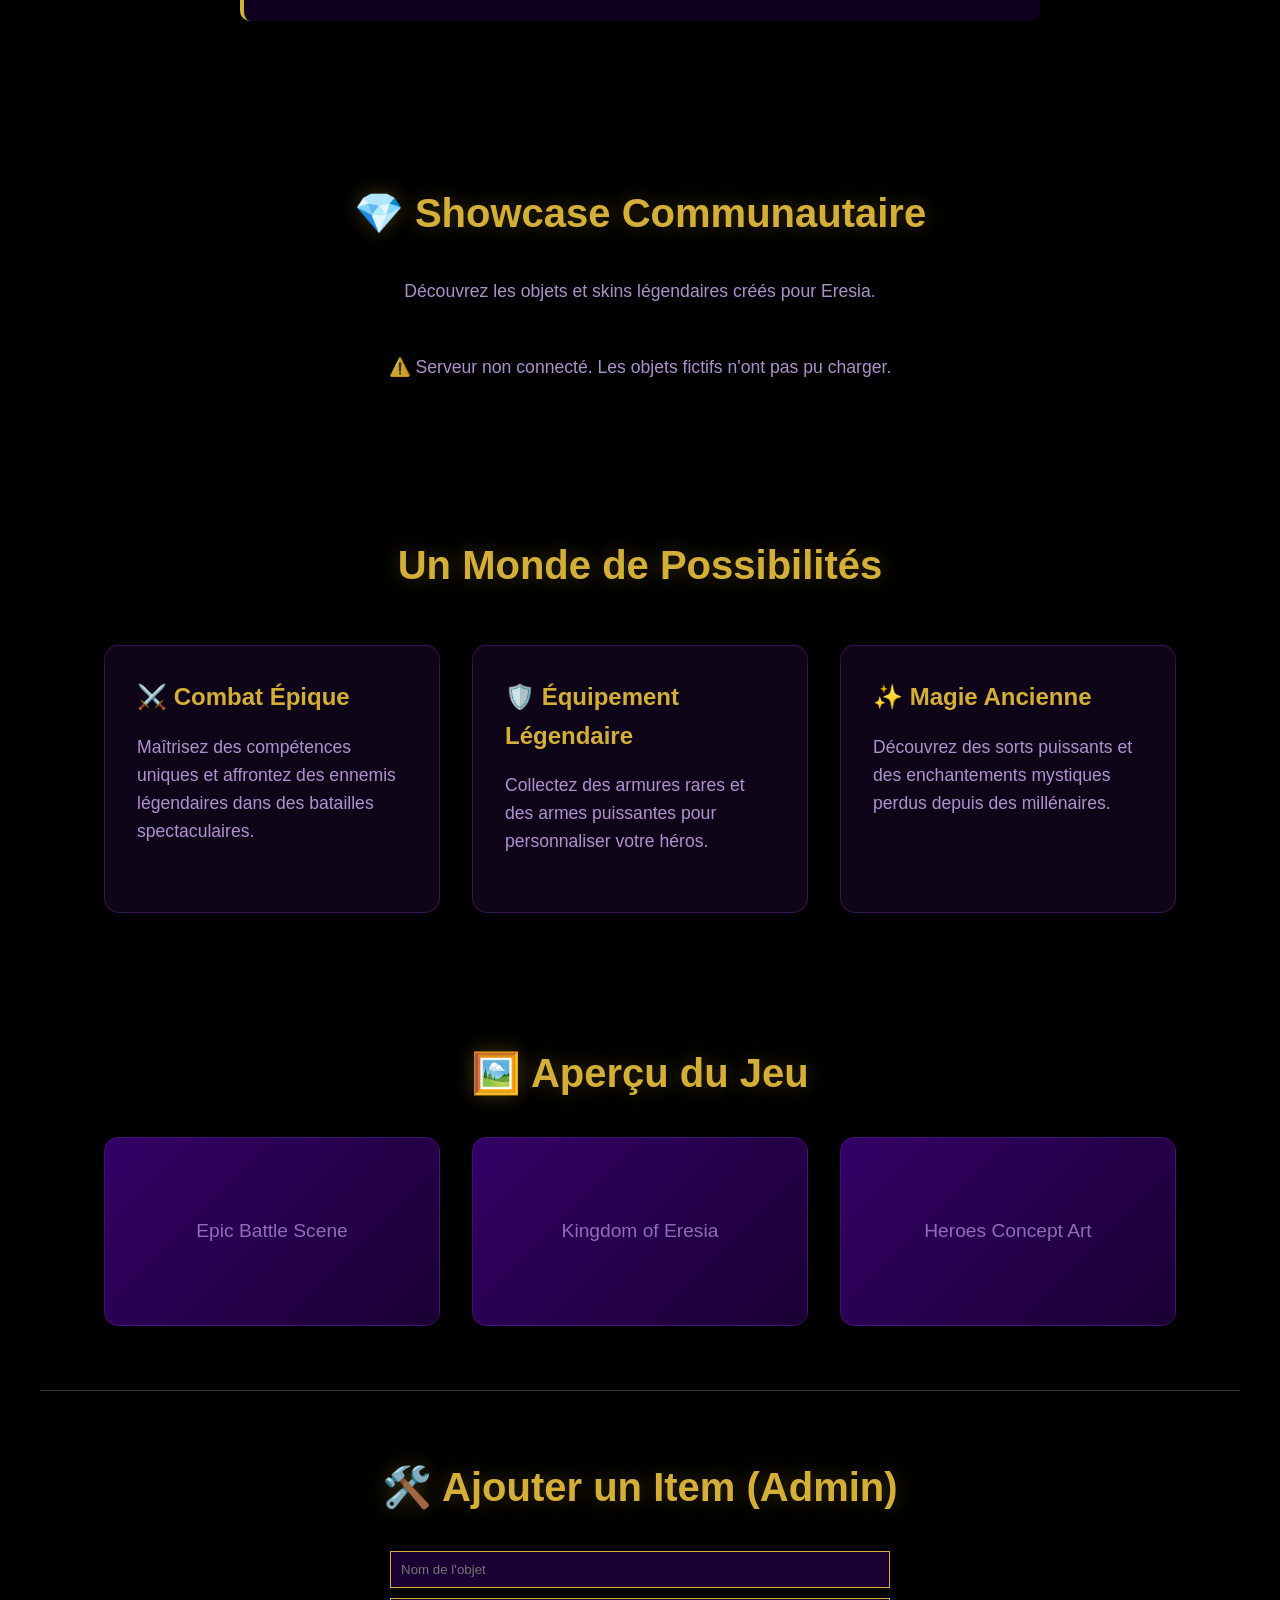
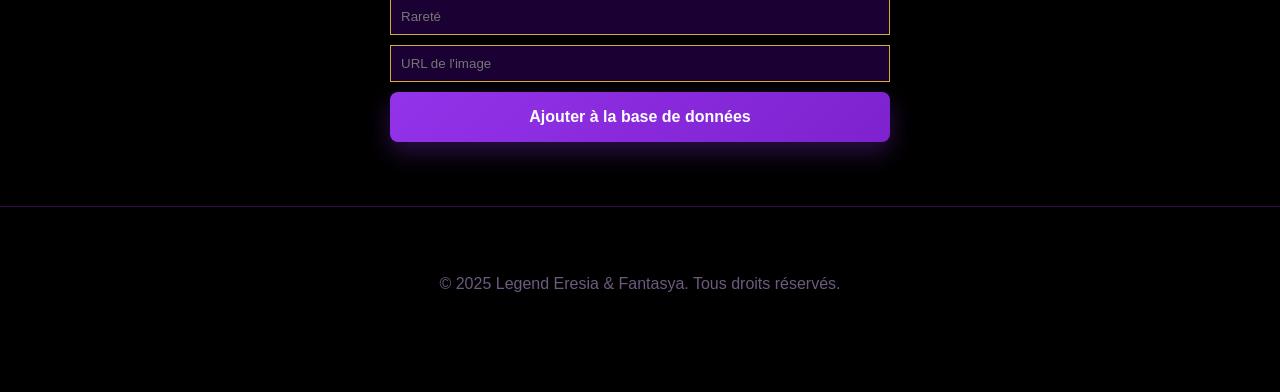
==== commit 3bc23bb6: "index.html" ====
--- a/index.html
+++ b/index.html
@@ -4,6 +4,11 @@
   <meta charset="UTF-8">
   <meta name="viewport" content="width=device-width, initial-scale=1.0">
   <title>Legend Eresia & Fantasya - ArtixSkills</title>
+  
+  <link rel="preconnect" href="https://fonts.googleapis.com">
+  <link rel="preconnect" href="https://fonts.gstatic.com" crossorigin>
+  <link href="https://fonts.googleapis.com/css2?family=Cinzel:wght@600;700&family=Inter:wght@400;600&display=swap" rel="stylesheet">
+  
   <link rel="stylesheet" href="style.css">
 </head>
 <body>
@@ -96,9 +101,9 @@
 <section id="admin-zone" style="background: rgba(0,0,0,0.5); border-top: 1px solid #333;">
   <h2>🛠️ Ajouter un Item (Admin)</h2>
   <div style="max-width: 500px; margin: 0 auto; display: flex; flex-direction: column; gap: 10px;">
-    <input type="text" id="admin-name" placeholder="Nom de l'objet (ex: Armure de Givre)" style="padding: 10px; background: #1a0033; color: white; border: 1px solid #d4af37;">
-    <input type="text" id="admin-rarity" placeholder="Rareté (ex: Légendaire)" style="padding: 10px; background: #1a0033; color: white; border: 1px solid #d4af37;">
-    <input type="text" id="admin-img" placeholder="URL de l'image (ex: https://...)" style="padding: 10px; background: #1a0033; color: white; border: 1px solid #d4af37;">
+    <input type="text" id="admin-name" placeholder="Nom de l'objet" style="padding: 10px; background: #1a0033; color: white; border: 1px solid #d4af37;">
+    <input type="text" id="admin-rarity" placeholder="Rareté" style="padding: 10px; background: #1a0033; color: white; border: 1px solid #d4af37;">
+    <input type="text" id="admin-img" placeholder="URL de l'image" style="padding: 10px; background: #1a0033; color: white; border: 1px solid #d4af37;">
     <button onclick="ajouterItem()" class="btn btn-primary">Ajouter à la base de données</button>
   </div>
 </section>
--- a/style.css
+++ b/style.css
@@ -0,0 +1,456 @@
+* {
+  margin: 0;
+  padding: 0;
+  box-sizing: border-box;
+}
+
+body {
+  font-family: -apple-system, BlinkMacSystemFont, 'Segoe UI', Roboto, sans-serif;
+  background: #000;
+  color: #fff;
+  line-height: 1.6;
+  overflow-x: hidden;
+}
+
+/* Header */
+header {
+  background: linear-gradient(135deg, #1a0033 0%, #330066 50%, #1a0033 100%);
+  padding: 1.5rem 5%;
+  position: relative;
+  border-bottom: 3px solid #d4af37;
+  display: flex;
+  align-items: center;
+  justify-content: space-between;
+  flex-wrap: wrap;
+  gap: 1rem;
+}
+
+.logo {
+  height: 80px;
+  border-radius: 10px;
+}
+
+nav {
+  display: flex;
+  gap: 1.5rem;
+  flex-wrap: wrap;
+}
+
+nav a {
+  color: #d4af37;
+  text-decoration: none;
+  font-weight: 600;
+  transition: all 0.3s;
+}
+
+nav a:hover {
+  text-shadow: 0 0 10px #d4af37;
+}
+
+/* Hero Section */
+.hero {
+  position: relative;
+  min-height: 100vh;
+  display: flex;
+  align-items: center;
+  justify-content: center;
+  overflow: hidden;
+  background: linear-gradient(135deg, #1a0033 0%, #000 100%);
+}
+
+.hero-background {
+  position: absolute;
+  width: 100%;
+  height: 100%;
+  background: radial-gradient(circle at 50% 50%, rgba(147, 51, 234, 0.15) 0%, transparent 70%);
+  animation: pulse 8s ease-in-out infinite;
+}
+
+@keyframes pulse {
+  0%, 100% { opacity: 0.3; transform: scale(1); }
+  50% { opacity: 0.6; transform: scale(1.1); }
+}
+
+.hero-container {
+  display: grid;
+  grid-template-columns: 1fr 1fr;
+  gap: 4rem;
+  align-items: center;
+  max-width: 1200px;
+  width: 100%;
+  padding: 2rem;
+  position: relative;
+  z-index: 10;
+}
+
+.hero-content {
+  max-width: 600px;
+}
+
+.hero-badge {
+  display: inline-block;
+  padding: 0.5rem 1.5rem;
+  background: rgba(147, 51, 234, 0.3);
+  border: 1px solid rgba(147, 51, 234, 0.5);
+  border-radius: 50px;
+  color: #d8b4fe;
+  margin-bottom: 1.5rem;
+  backdrop-filter: blur(10px);
+  animation: float-badge 3s ease-in-out infinite;
+}
+
+@keyframes float-badge {
+  0%, 100% { transform: translateY(0); }
+  50% { transform: translateY(-5px); }
+}
+
+.hero-title {
+  font-size: 3.5rem;
+  font-weight: 700;
+  margin-bottom: 1.5rem;
+  background: linear-gradient(135deg, #fff 0%, #d8b4fe 100%);
+  -webkit-background-clip: text;
+  -webkit-text-fill-color: transparent;
+  background-clip: text;
+  animation: text-glow 3s ease-in-out infinite;
+}
+
+@keyframes text-glow {
+  0%, 100% { text-shadow: 0 0 20px rgba(147, 51, 234, 0.3); }
+  50% { text-shadow: 0 0 40px rgba(147, 51, 234, 0.6); }
+}
+
+.hero-description {
+  font-size: 1.2rem;
+  color: rgba(216, 180, 254, 0.8);
+  margin-bottom: 2rem;
+}
+
+.hero-buttons {
+  display: flex;
+  gap: 1rem;
+  flex-wrap: wrap;
+}
+
+.btn {
+  padding: 1rem 2rem;
+  border: none;
+  border-radius: 8px;
+  font-size: 1rem;
+  font-weight: 600;
+  cursor: pointer;
+  transition: all 0.3s;
+  position: relative;
+  overflow: hidden;
+}
+
+.btn-primary {
+  background: linear-gradient(135deg, #9333ea, #7e22ce);
+  color: #fff;
+  box-shadow: 0 10px 25px rgba(147, 51, 234, 0.3);
+}
+
+.btn-primary:hover {
+  transform: translateY(-3px);
+  box-shadow: 0 15px 35px rgba(147, 51, 234, 0.5);
+}
+
+.btn-secondary {
+  background: rgba(255, 255, 255, 0.1);
+  color: #fff;
+  border: 1px solid rgba(255, 255, 255, 0.2);
+  backdrop-filter: blur(10px);
+}
+
+.btn-secondary:hover {
+  background: rgba(255, 255, 255, 0.2);
+  transform: translateY(-3px);
+}
+
+/* Hero Image */
+.hero-image-container {
+  position: relative;
+  display: flex;
+  justify-content: center;
+  align-items: center;
+}
+
+.moon {
+  position: absolute;
+  width: 500px;
+  height: 500px;
+  background: radial-gradient(circle at 30% 30%, #e0e7ff 0%, #a5b4fc 30%, #6366f1 60%, #4338ca 100%);
+  border-radius: 50%;
+  box-shadow: 
+    0 0 60px rgba(99, 102, 241, 0.6),
+    0 0 120px rgba(99, 102, 241, 0.4),
+    inset -20px -20px 60px rgba(0, 0, 0, 0.3);
+  animation: rotate-moon 60s linear infinite;
+  z-index: 0;
+}
+
+.moon::before {
+  content: '';
+  position: absolute;
+  width: 80px;
+  height: 80px;
+  background: radial-gradient(circle, rgba(0, 0, 0, 0.2), transparent);
+  border-radius: 50%;
+  top: 25%;
+  left: 35%;
+  box-shadow: 
+    100px 80px 0 -10px rgba(0, 0, 0, 0.15),
+    -50px 120px 0 -20px rgba(0, 0, 0, 0.1),
+    80px -40px 0 -15px rgba(0, 0, 0, 0.12);
+}
+
+@keyframes rotate-moon {
+  from { transform: rotate(0deg); }
+  to { transform: rotate(360deg); }
+}
+
+.glow-effect {
+  position: absolute;
+  width: 400px;
+  height: 400px;
+  background: radial-gradient(circle, rgba(147, 51, 234, 0.6) 0%, transparent 70%);
+  filter: blur(60px);
+  animation: glow 4s ease-in-out infinite;
+  z-index: 1;
+}
+
+@keyframes glow {
+  0%, 100% { opacity: 0.4; }
+  50% { opacity: 0.8; }
+}
+
+.glow-ring {
+  position: absolute;
+  width: 450px;
+  height: 450px;
+  border: 2px solid rgba(147, 51, 234, 0.4);
+  border-radius: 50%;
+  animation: spin-ring 20s linear infinite;
+  z-index: 1;
+}
+
+@keyframes spin-ring {
+  from { transform: rotate(0deg); }
+  to { transform: rotate(360deg); }
+}
+
+.hero-image {
+  width: 100%;
+  max-width: 400px;
+  height: auto;
+  position: relative;
+  z-index: 2;
+  filter: drop-shadow(0 0 40px rgba(147, 51, 234, 0.8));
+  animation: float 6s ease-in-out infinite;
+  transition: all 0.3s;
+}
+
+.hero-image:hover {
+  transform: scale(1.05);
+  filter: drop-shadow(0 0 60px rgba(147, 51, 234, 1));
+}
+
+@keyframes float {
+  0%, 100% { transform: translateY(0); }
+  50% { transform: translateY(-20px); }
+}
+
+.particle {
+  position: absolute;
+  width: 4px;
+  height: 4px;
+  background: rgba(147, 51, 234, 0.8);
+  border-radius: 50%;
+  box-shadow: 0 0 10px rgba(147, 51, 234, 0.8);
+  pointer-events: none;
+}
+
+/* Content Sections */
+section {
+  padding: 4rem 5%;
+  max-width: 1200px;
+  margin: 0 auto;
+}
+
+section h2 {
+  font-size: 2.5rem;
+  color: #d4af37;
+  margin-bottom: 2rem;
+  text-align: center;
+  text-shadow: 0 0 20px rgba(212, 175, 55, 0.3);
+}
+
+section p {
+  text-align: center;
+  font-size: 1.1rem;
+  color: rgba(216, 180, 254, 0.8);
+  margin-bottom: 1.5rem;
+  max-width: 800px;
+  margin-left: auto;
+  margin-right: auto;
+}
+
+/* Characters List */
+.characters-list {
+  list-style: none;
+  max-width: 800px;
+  margin: 2rem auto;
+}
+
+.characters-list li {
+  background: rgba(51, 0, 102, 0.3);
+  padding: 1.5rem;
+  border-radius: 10px;
+  margin: 1rem 0;
+  border-left: 4px solid #d4af37;
+  transition: all 0.3s;
+}
+
+.characters-list li:hover {
+  transform: translateX(10px);
+  background: rgba(51, 0, 102, 0.5);
+  box-shadow: 0 5px 20px rgba(212, 175, 55, 0.3);
+}
+
+/* Features Grid */
+.features-grid {
+  display: grid;
+  grid-template-columns: repeat(auto-fit, minmax(300px, 1fr));
+  gap: 2rem;
+  margin-top: 3rem;
+}
+
+.feature-card {
+  background: rgba(147, 51, 234, 0.1);
+  padding: 2rem;
+  border-radius: 15px;
+  border: 1px solid rgba(147, 51, 234, 0.3);
+  transition: all 0.4s;
+  backdrop-filter: blur(10px);
+}
+
+.feature-card:hover {
+  transform: translateY(-10px);
+  background: rgba(147, 51, 234, 0.2);
+  border-color: rgba(147, 51, 234, 0.6);
+  box-shadow: 0 20px 40px rgba(147, 51, 234, 0.4);
+}
+
+.feature-card h3 {
+  color: #d4af37;
+  margin-bottom: 1rem;
+  font-size: 1.5rem;
+}
+
+.feature-card p {
+  color: rgba(216, 180, 254, 0.8);
+  text-align: left;
+}
+
+/* Gallery */
+.gallery-grid {
+  display: grid;
+  grid-template-columns: repeat(auto-fit, minmax(300px, 1fr));
+  gap: 2rem;
+  margin-top: 2rem;
+}
+
+.gallery-item {
+  border-radius: 15px;
+  overflow: hidden;
+  position: relative;
+  aspect-ratio: 16/9;
+  background: linear-gradient(135deg, #330066, #1a0033);
+  display: flex;
+  align-items: center;
+  justify-content: center;
+  color: rgba(216, 180, 254, 0.6);
+  font-size: 1.2rem;
+  border: 1px solid rgba(147, 51, 234, 0.3);
+  transition: all 0.3s;
+}
+
+.gallery-item:hover {
+  transform: scale(1.05);
+  border-color: rgba(147, 51, 234, 0.6);
+}
+
+/* Footer */
+footer {
+  background: #000;
+  padding: 4rem 5%;
+  text-align: center;
+  border-top: 1px solid rgba(147, 51, 234, 0.3);
+}
+
+footer h3 {
+  font-size: 2rem;
+  margin-bottom: 1rem;
+  color: #d4af37;
+}
+
+footer p {
+  color: rgba(216, 180, 254, 0.7);
+  margin-bottom: 2rem;
+}
+
+/* Animations */
+.fade-in { opacity: 0; animation: fadeIn 1s forwards; }
+.fade-in-up { opacity: 0; transform: translateY(30px); animation: fadeInUp 1s forwards; }
+.fade-in-left { opacity: 0; transform: translateX(-30px); animation: fadeInLeft 1s forwards; }
+.fade-in-right { opacity: 0; transform: translateX(30px); animation: fadeInRight 1s forwards; }
+
+@keyframes fadeIn { to { opacity: 1; } }
+@keyframes fadeInUp { to { opacity: 1; transform: translateY(0); } }
+@keyframes fadeInLeft { to { opacity: 1; transform: translateX(0); } }
+@keyframes fadeInRight { to { opacity: 1; transform: translateX(0); } }
+
+.delay-1 { animation-delay: 0.2s; }
+.delay-2 { animation-delay: 0.4s; }
+.delay-3 { animation-delay: 0.6s; }
+
+.back-to-top {
+  position: fixed;
+  bottom: 30px;
+  right: 30px;
+  width: 50px;
+  height: 50px;
+  background: linear-gradient(135deg, #9333ea, #7e22ce);
+  border: 2px solid rgba(147, 51, 234, 0.5);
+  border-radius: 50%;
+  display: flex;
+  align-items: center;
+  justify-content: center;
+  cursor: pointer;
+  opacity: 0;
+  visibility: hidden;
+  transition: all 0.3s ease;
+  z-index: 1000;
+  box-shadow: 0 5px 20px rgba(147, 51, 234, 0.4);
+}
+
+.back-to-top.show { opacity: 1; visibility: visible; }
+.back-to-top:hover {
+  transform: translateY(-5px);
+  box-shadow: 0 10px 30px rgba(147, 51, 234, 0.6);
+  background: linear-gradient(135deg, #a855f7, #9333ea);
+}
+.back-to-top::before { content: '↑'; font-size: 24px; color: white; font-weight: bold; }
+
+@media (max-width: 768px) {
+  .hero-container { grid-template-columns: 1fr; gap: 2rem; }
+  .hero-title { font-size: 2.5rem; }
+  .hero-image-container { order: -1; }
+  header { flex-direction: column; text-align: center; }
+  .features-grid, .gallery-grid { grid-template-columns: 1fr; }
+}
+@media (max-width: 480px) {
+  .hero-title { font-size: 2rem; }
+  .hero-buttons { flex-direction: column; width: 100%; }
+  .btn { width: 100%; }
+}
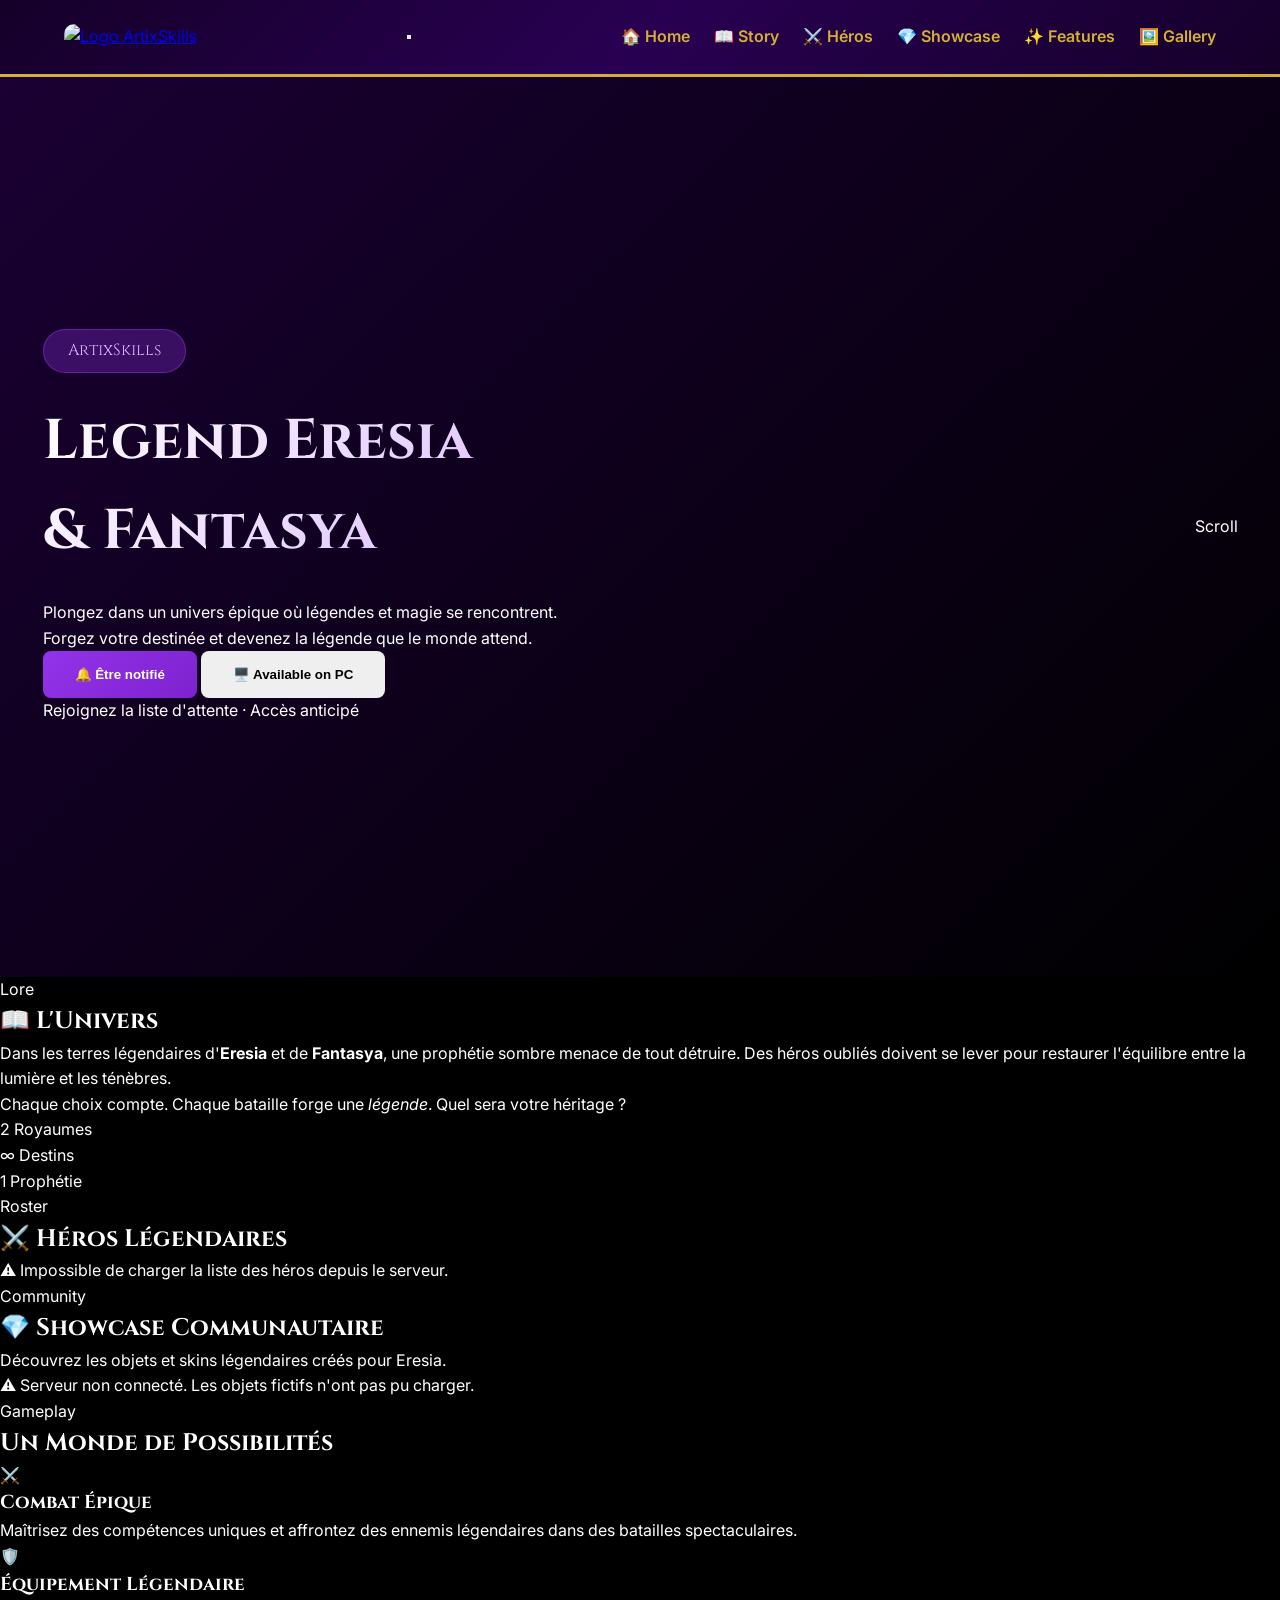
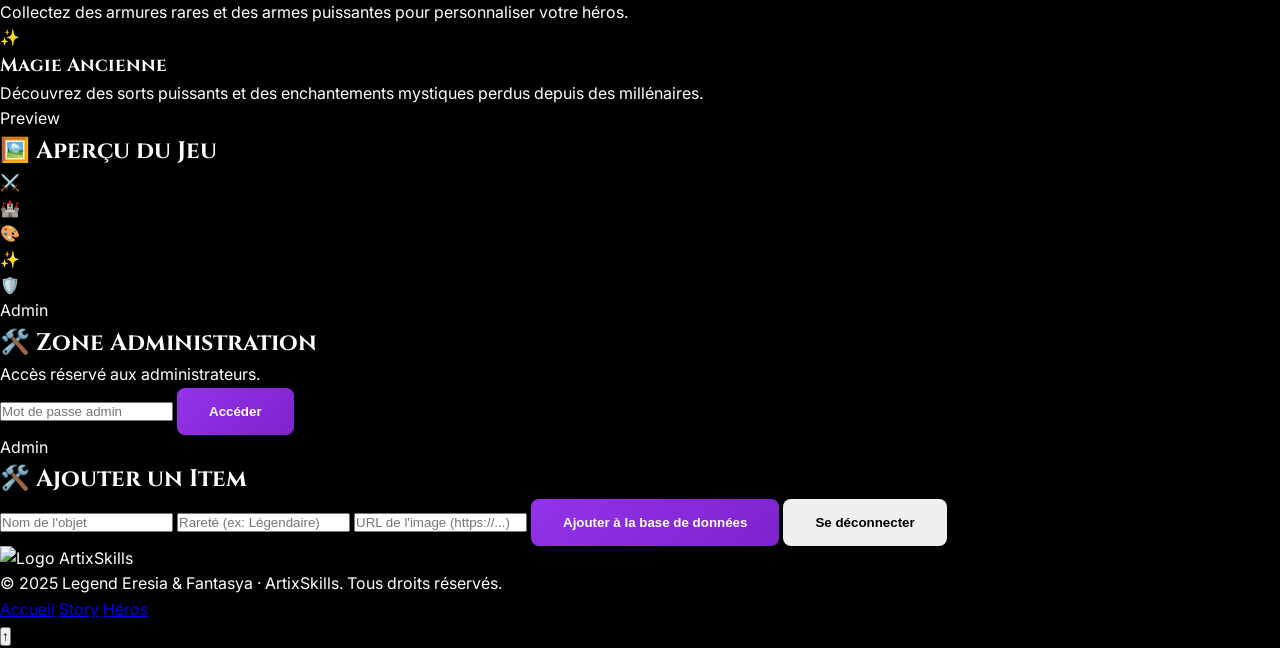
==== commit 84193f12: "index.html Updated HTML structure, added meta description, and improved accessibility features." ====
--- a/index.html
+++ b/index.html
@@ -3,116 +3,225 @@
 <head>
   <meta charset="UTF-8">
   <meta name="viewport" content="width=device-width, initial-scale=1.0">
-  <title>Legend Eresia & Fantasya - ArtixSkills</title>
-  
+  <meta name="description" content="Legend Eresia & Fantasya — Plongez dans un univers épique où légendes et magie se rencontrent. Par ArtixSkills.">
+  <title>Legend Eresia & Fantasya — ArtixSkills</title>
+
   <link rel="preconnect" href="https://fonts.googleapis.com">
   <link rel="preconnect" href="https://fonts.gstatic.com" crossorigin>
-  <link href="https://fonts.googleapis.com/css2?family=Cinzel:wght@600;700&family=Inter:wght@400;600&display=swap" rel="stylesheet">
-  
+  <link href="https://fonts.googleapis.com/css2?family=Cinzel:wght@600;700;900&family=Inter:wght@300;400;600&display=swap" rel="stylesheet">
+
   <link rel="stylesheet" href="style.css">
 </head>
 <body>
 
-<header>
-  <img src="https://i.imgur.com/0X1Gm2K.png" alt="Logo ArtixSkills" class="logo">
-  <nav>
+<!-- ===================== TOAST NOTIFICATIONS ===================== -->
+<div id="toast-container" aria-live="polite"></div>
+
+<!-- ===================== HEADER ===================== -->
+<header id="site-header">
+  <a href="#home" class="logo-link">
+    <img src="https://i.imgur.com/0X1Gm2K.png" alt="Logo ArtixSkills" class="logo">
+  </a>
+  <button class="nav-toggle" id="nav-toggle" aria-label="Ouvrir le menu" aria-expanded="false">
+    <span></span><span></span><span></span>
+  </button>
+  <nav id="main-nav">
     <a href="#home">🏠 Home</a>
     <a href="#story">📖 Story</a>
-    <a href="#characters">⚔️ Characters</a>
+    <a href="#characters">⚔️ Héros</a>
     <a href="#showcase">💎 Showcase</a>
     <a href="#features">✨ Features</a>
     <a href="#gallery">🖼️ Gallery</a>
   </nav>
 </header>
 
+<!-- ===================== HERO ===================== -->
 <section class="hero" id="home">
-  <div class="hero-background"></div>
+  <div class="hero-bg-gradient"></div>
+  <div class="hero-particles" id="hero-particles"></div>
+
   <div class="hero-container">
     <div class="hero-content">
       <div class="hero-badge fade-in-left">ArtixSkills</div>
-      <h1 class="hero-title fade-in-up delay-1">Legend Eresia & Fantasya</h1>
+      <h1 class="hero-title fade-in-up delay-1">Legend Eresia<br><span class="amp">&</span> Fantasya</h1>
       <p class="hero-description fade-in-up delay-2">
-        Plongez dans un univers épique où légendes et magie se rencontrent. 
+        Plongez dans un univers épique où légendes et magie se rencontrent.
         Forgez votre destinée et devenez la légende que le monde attend.
       </p>
       <div class="hero-buttons fade-in-up delay-3">
-        <button class="btn btn-primary" id="btn-coming-soon">COMING SOON</button>
-        <button class="btn btn-secondary" id="btn-pc">Available on PC</button>
-      </div>
-    </div>
-    <div class="hero-image-container fade-in-right">
+        <button class="btn btn-primary" id="btn-coming-soon">
+          <span class="btn-icon">🔔</span> Être notifié
+        </button>
+        <button class="btn btn-secondary" id="btn-pc">
+          <span class="btn-icon">🖥️</span> Available on PC
+        </button>
+      </div>
+      <p class="hero-note fade-in-up delay-4">Rejoignez la liste d'attente · Accès anticipé</p>
+    </div>
+
+    <div class="hero-visual fade-in-right delay-2">
       <div class="moon"></div>
-      <div class="glow-effect"></div>
-      <div class="glow-ring"></div>
-      <img src="https://i.imgur.com/YourImageLink.png" alt="Fantasya Phoenix" class="hero-image" 
+      <div class="glow-ring ring-1"></div>
+      <div class="glow-ring ring-2"></div>
+      <div class="glow-core"></div>
+      <img src="https://i.imgur.com/YourImageLink.png" alt="Fantasya Phoenix" class="hero-image"
            onerror="this.style.display='none'">
     </div>
   </div>
-</section>
-
-<section id="story">
-  <h2>📖 L'Univers</h2>
-  <p>Dans les terres légendaires d'<strong>Eresia</strong> et de <strong>Fantasya</strong>, une prophétie sombre menace de tout détruire.</p>
-  <p>Des héros oubliés doivent se lever pour restaurer l'équilibre entre la lumière et les ténèbres. Chaque choix compte, chaque bataille forge une <em>légende</em>.</p>
-</section>
-
-<section id="characters">
-  <h2>⚔️ Héros Légendaires</h2>
-  <ul class="characters-list" id="heroes-container">
-    <p style="text-align:center;">Chargement des héros...</p>
-  </ul>
-</section>
-
-<section id="showcase">
-  <h2>💎 Showcase Communautaire</h2>
-  <p>Découvrez les objets et skins légendaires créés pour Eresia.</p>
-  <div class="features-grid" id="showcase-container">
-     <p style="text-align:center; width:100%;">Chargement des données...</p>
-  </div>
-</section>
-
-<section id="features" class="features">
-  <h2>Un Monde de Possibilités</h2>
-  <div class="features-grid">
-    <div class="feature-card">
-      <h3>⚔️ Combat Épique</h3>
-      <p>Maîtrisez des compétences uniques et affrontez des ennemis légendaires dans des batailles spectaculaires.</p>
-    </div>
-    <div class="feature-card">
-      <h3>🛡️ Équipement Légendaire</h3>
-      <p>Collectez des armures rares et des armes puissantes pour personnaliser votre héros.</p>
-    </div>
-    <div class="feature-card">
-      <h3>✨ Magie Ancienne</h3>
-      <p>Découvrez des sorts puissants et des enchantements mystiques perdus depuis des millénaires.</p>
-    </div>
-  </div>
-</section>
-
-<section id="gallery">
-  <h2>🖼️ Aperçu du Jeu</h2>
-  <div class="gallery-grid">
-    <div class="gallery-item">Epic Battle Scene</div>
-    <div class="gallery-item">Kingdom of Eresia</div>
-    <div class="gallery-item">Heroes Concept Art</div>
-  </div>
-</section>
-
-<section id="admin-zone" style="background: rgba(0,0,0,0.5); border-top: 1px solid #333;">
-  <h2>🛠️ Ajouter un Item (Admin)</h2>
-  <div style="max-width: 500px; margin: 0 auto; display: flex; flex-direction: column; gap: 10px;">
-    <input type="text" id="admin-name" placeholder="Nom de l'objet" style="padding: 10px; background: #1a0033; color: white; border: 1px solid #d4af37;">
-    <input type="text" id="admin-rarity" placeholder="Rareté" style="padding: 10px; background: #1a0033; color: white; border: 1px solid #d4af37;">
-    <input type="text" id="admin-img" placeholder="URL de l'image" style="padding: 10px; background: #1a0033; color: white; border: 1px solid #d4af37;">
-    <button onclick="ajouterItem()" class="btn btn-primary">Ajouter à la base de données</button>
-  </div>
-</section>
-
+
+  <div class="scroll-hint" aria-hidden="true">
+    <div class="scroll-line"></div>
+    <span>Scroll</span>
+  </div>
+</section>
+
+<!-- ===================== STORY ===================== -->
+<section id="story" class="section">
+  <div class="section-inner">
+    <div class="section-label">Lore</div>
+    <h2 class="section-title">📖 L'Univers</h2>
+    <div class="story-grid">
+      <div class="story-text">
+        <p>Dans les terres légendaires d'<strong>Eresia</strong> et de <strong>Fantasya</strong>, une prophétie sombre menace de tout détruire. Des héros oubliés doivent se lever pour restaurer l'équilibre entre la lumière et les ténèbres.</p>
+        <p>Chaque choix compte. Chaque bataille forge une <em>légende</em>. Quel sera votre héritage ?</p>
+      </div>
+      <div class="story-stats">
+        <div class="stat-item">
+          <span class="stat-number">2</span>
+          <span class="stat-label">Royaumes</span>
+        </div>
+        <div class="stat-item">
+          <span class="stat-number">∞</span>
+          <span class="stat-label">Destins</span>
+        </div>
+        <div class="stat-item">
+          <span class="stat-number">1</span>
+          <span class="stat-label">Prophétie</span>
+        </div>
+      </div>
+    </div>
+  </div>
+</section>
+
+<!-- ===================== CHARACTERS ===================== -->
+<section id="characters" class="section section-dark">
+  <div class="section-inner">
+    <div class="section-label">Roster</div>
+    <h2 class="section-title">⚔️ Héros Légendaires</h2>
+    <ul class="characters-list" id="heroes-container">
+      <li class="hero-skeleton"></li>
+      <li class="hero-skeleton"></li>
+      <li class="hero-skeleton"></li>
+    </ul>
+  </div>
+</section>
+
+<!-- ===================== SHOWCASE ===================== -->
+<section id="showcase" class="section">
+  <div class="section-inner">
+    <div class="section-label">Community</div>
+    <h2 class="section-title">💎 Showcase Communautaire</h2>
+    <p class="section-sub">Découvrez les objets et skins légendaires créés pour Eresia.</p>
+    <div class="features-grid" id="showcase-container">
+      <div class="card-skeleton"></div>
+      <div class="card-skeleton"></div>
+      <div class="card-skeleton"></div>
+    </div>
+  </div>
+</section>
+
+<!-- ===================== FEATURES ===================== -->
+<section id="features" class="section section-dark">
+  <div class="section-inner">
+    <div class="section-label">Gameplay</div>
+    <h2 class="section-title">Un Monde de Possibilités</h2>
+    <div class="features-grid">
+      <div class="feature-card fade-in-up">
+        <div class="feature-icon">⚔️</div>
+        <h3>Combat Épique</h3>
+        <p>Maîtrisez des compétences uniques et affrontez des ennemis légendaires dans des batailles spectaculaires.</p>
+      </div>
+      <div class="feature-card fade-in-up delay-1">
+        <div class="feature-icon">🛡️</div>
+        <h3>Équipement Légendaire</h3>
+        <p>Collectez des armures rares et des armes puissantes pour personnaliser votre héros.</p>
+      </div>
+      <div class="feature-card fade-in-up delay-2">
+        <div class="feature-icon">✨</div>
+        <h3>Magie Ancienne</h3>
+        <p>Découvrez des sorts puissants et des enchantements mystiques perdus depuis des millénaires.</p>
+      </div>
+    </div>
+  </div>
+</section>
+
+<!-- ===================== GALLERY ===================== -->
+<section id="gallery" class="section">
+  <div class="section-inner">
+    <div class="section-label">Preview</div>
+    <h2 class="section-title">🖼️ Aperçu du Jeu</h2>
+    <div class="gallery-grid">
+      <div class="gallery-item" data-label="Combat Épique">
+        <div class="gallery-placeholder">⚔️</div>
+      </div>
+      <div class="gallery-item gallery-item--wide" data-label="Royaume d'Eresia">
+        <div class="gallery-placeholder">🏰</div>
+      </div>
+      <div class="gallery-item" data-label="Concept Art Héros">
+        <div class="gallery-placeholder">🎨</div>
+      </div>
+      <div class="gallery-item gallery-item--tall" data-label="Magie Ancienne">
+        <div class="gallery-placeholder">✨</div>
+      </div>
+      <div class="gallery-item" data-label="Équipements Rares">
+        <div class="gallery-placeholder">🛡️</div>
+      </div>
+    </div>
+  </div>
+</section>
+
+<!-- ===================== ADMIN (PROTÉGÉ) ===================== -->
+<section id="admin-zone" class="section section-admin">
+  <div class="section-inner">
+    <div class="admin-lock" id="admin-lock">
+      <div class="section-label">Admin</div>
+      <h2 class="section-title">🛠️ Zone Administration</h2>
+      <p class="section-sub">Accès réservé aux administrateurs.</p>
+      <div class="admin-auth">
+        <input type="password" id="admin-password" placeholder="Mot de passe admin" class="input-field" autocomplete="current-password">
+        <button class="btn btn-primary" id="btn-admin-login">Accéder</button>
+      </div>
+    </div>
+
+    <div class="admin-panel hidden" id="admin-panel">
+      <div class="section-label">Admin</div>
+      <h2 class="section-title">🛠️ Ajouter un Item</h2>
+      <div class="admin-form">
+        <input type="text" id="admin-name" placeholder="Nom de l'objet" class="input-field" maxlength="80">
+        <input type="text" id="admin-rarity" placeholder="Rareté (ex: Légendaire)" class="input-field" maxlength="40">
+        <input type="url" id="admin-img" placeholder="URL de l'image (https://...)" class="input-field">
+        <button class="btn btn-primary" id="btn-ajouter-item">Ajouter à la base de données</button>
+        <button class="btn btn-ghost" id="btn-admin-logout">Se déconnecter</button>
+      </div>
+    </div>
+  </div>
+</section>
+
+<!-- ===================== FOOTER ===================== -->
 <footer>
-  <p style="color: rgba(216, 180, 254, 0.5);">© 2025 Legend Eresia & Fantasya. Tous droits réservés.</p>
+  <div class="footer-inner">
+    <img src="https://i.imgur.com/0X1Gm2K.png" alt="Logo ArtixSkills" class="footer-logo">
+    <p class="footer-copy">© 2025 Legend Eresia &amp; Fantasya · ArtixSkills. Tous droits réservés.</p>
+    <div class="footer-links">
+      <a href="#home">Accueil</a>
+      <a href="#story">Story</a>
+      <a href="#characters">Héros</a>
+    </div>
+  </div>
 </footer>
 
-<button class="back-to-top" id="backToTop" aria-label="Retour en haut"></button>
+<!-- ===================== BACK TO TOP ===================== -->
+<button class="back-to-top" id="backToTop" aria-label="Retour en haut">↑</button>
 
 <script src="script.js"></script>
 </body>
--- a/style.css
+++ b/style.css
@@ -1,3 +1,6 @@
+/* 1. Imports et Reset */
+@import url('https://fonts.googleapis.com/css2?family=Cinzel:wght@600;700&family=Inter:wght@400;600&display=swap');
+
 * {
   margin: 0;
   padding: 0;
@@ -5,18 +8,25 @@
 }
 
 body {
-  font-family: -apple-system, BlinkMacSystemFont, 'Segoe UI', Roboto, sans-serif;
+  font-family: 'Inter', sans-serif;
   background: #000;
   color: #fff;
   line-height: 1.6;
   overflow-x: hidden;
 }
 
-/* Header */
+h1, h2, h3, .hero-badge {
+  font-family: 'Cinzel', serif;
+}
+
+/* 2. Header Fixe et Moderne */
 header {
-  background: linear-gradient(135deg, #1a0033 0%, #330066 50%, #1a0033 100%);
+  background: linear-gradient(135deg, rgba(26, 0, 51, 0.8) 0%, rgba(51, 0, 102, 0.8) 50%, rgba(26, 0, 51, 0.8) 100%);
+  backdrop-filter: blur(12px);
   padding: 1.5rem 5%;
-  position: relative;
+  position: sticky;
+  top: 0;
+  z-index: 1000;
   border-bottom: 3px solid #d4af37;
   display: flex;
   align-items: center;
@@ -25,29 +35,13 @@
   gap: 1rem;
 }
 
-.logo {
-  height: 80px;
-  border-radius: 10px;
-}
+.logo { height: 60px; border-radius: 10px; }
 
-nav {
-  display: flex;
-  gap: 1.5rem;
-  flex-wrap: wrap;
-}
+nav { display: flex; gap: 1.5rem; flex-wrap: wrap; }
+nav a { color: #d4af37; text-decoration: none; font-weight: 600; transition: all 0.3s; }
+nav a:hover { text-shadow: 0 0 10px #d4af37; }
 
-nav a {
-  color: #d4af37;
-  text-decoration: none;
-  font-weight: 600;
-  transition: all 0.3s;
-}
-
-nav a:hover {
-  text-shadow: 0 0 10px #d4af37;
-}
-
-/* Hero Section */
+/* 3. Hero Section */
 .hero {
   position: relative;
   min-height: 100vh;
@@ -58,399 +52,36 @@
   background: linear-gradient(135deg, #1a0033 0%, #000 100%);
 }
 
-.hero-background {
-  position: absolute;
-  width: 100%;
-  height: 100%;
-  background: radial-gradient(circle at 50% 50%, rgba(147, 51, 234, 0.15) 0%, transparent 70%);
-  animation: pulse 8s ease-in-out infinite;
-}
-
-@keyframes pulse {
-  0%, 100% { opacity: 0.3; transform: scale(1); }
-  50% { opacity: 0.6; transform: scale(1.1); }
-}
-
 .hero-container {
   display: grid;
   grid-template-columns: 1fr 1fr;
   gap: 4rem;
   align-items: center;
   max-width: 1200px;
-  width: 100%;
-  padding: 2rem;
+  width: 90%;
   position: relative;
   z-index: 10;
 }
 
-.hero-content {
-  max-width: 600px;
-}
-
-.hero-badge {
-  display: inline-block;
-  padding: 0.5rem 1.5rem;
-  background: rgba(147, 51, 234, 0.3);
-  border: 1px solid rgba(147, 51, 234, 0.5);
-  border-radius: 50px;
-  color: #d8b4fe;
-  margin-bottom: 1.5rem;
-  backdrop-filter: blur(10px);
-  animation: float-badge 3s ease-in-out infinite;
-}
-
-@keyframes float-badge {
-  0%, 100% { transform: translateY(0); }
-  50% { transform: translateY(-5px); }
-}
-
-.hero-title {
-  font-size: 3.5rem;
-  font-weight: 700;
-  margin-bottom: 1.5rem;
-  background: linear-gradient(135deg, #fff 0%, #d8b4fe 100%);
-  -webkit-background-clip: text;
-  -webkit-text-fill-color: transparent;
-  background-clip: text;
-  animation: text-glow 3s ease-in-out infinite;
-}
-
-@keyframes text-glow {
-  0%, 100% { text-shadow: 0 0 20px rgba(147, 51, 234, 0.3); }
-  50% { text-shadow: 0 0 40px rgba(147, 51, 234, 0.6); }
-}
-
-.hero-description {
-  font-size: 1.2rem;
-  color: rgba(216, 180, 254, 0.8);
-  margin-bottom: 2rem;
-}
-
-.hero-buttons {
-  display: flex;
-  gap: 1rem;
-  flex-wrap: wrap;
-}
-
-.btn {
-  padding: 1rem 2rem;
-  border: none;
-  border-radius: 8px;
-  font-size: 1rem;
-  font-weight: 600;
-  cursor: pointer;
-  transition: all 0.3s;
-  position: relative;
-  overflow: hidden;
-}
-
-.btn-primary {
-  background: linear-gradient(135deg, #9333ea, #7e22ce);
-  color: #fff;
-  box-shadow: 0 10px 25px rgba(147, 51, 234, 0.3);
-}
-
-.btn-primary:hover {
-  transform: translateY(-3px);
-  box-shadow: 0 15px 35px rgba(147, 51, 234, 0.5);
-}
-
-.btn-secondary {
-  background: rgba(255, 255, 255, 0.1);
-  color: #fff;
-  border: 1px solid rgba(255, 255, 255, 0.2);
-  backdrop-filter: blur(10px);
-}
-
-.btn-secondary:hover {
-  background: rgba(255, 255, 255, 0.2);
-  transform: translateY(-3px);
-}
-
-/* Hero Image */
 .hero-image-container {
   position: relative;
   display: flex;
   justify-content: center;
   align-items: center;
+  overflow: hidden; 
+  padding: 2rem;
 }
 
-.moon {
-  position: absolute;
-  width: 500px;
-  height: 500px;
-  background: radial-gradient(circle at 30% 30%, #e0e7ff 0%, #a5b4fc 30%, #6366f1 60%, #4338ca 100%);
-  border-radius: 50%;
-  box-shadow: 
-    0 0 60px rgba(99, 102, 241, 0.6),
-    0 0 120px rgba(99, 102, 241, 0.4),
-    inset -20px -20px 60px rgba(0, 0, 0, 0.3);
-  animation: rotate-moon 60s linear infinite;
-  z-index: 0;
+/* 4. Le reste de tes styles (conservés) */
+.hero-badge { display: inline-block; padding: 0.5rem 1.5rem; background: rgba(147, 51, 234, 0.3); border: 1px solid rgba(147, 51, 234, 0.5); border-radius: 50px; color: #d8b4fe; margin-bottom: 1.5rem; backdrop-filter: blur(10px); }
+.hero-title { font-size: 3.5rem; font-weight: 700; margin-bottom: 1.5rem; background: linear-gradient(135deg, #fff 0%, #d8b4fe 100%); -webkit-background-clip: text; -webkit-text-fill-color: transparent; }
+.btn { padding: 1rem 2rem; border: none; border-radius: 8px; font-weight: 600; cursor: pointer; transition: all 0.3s; }
+.btn-primary { background: linear-gradient(135deg, #9333ea, #7e22ce); color: #fff; }
+
+/* 5. Mobile et responsive */
+@media (max-width: 768px) {
+  .hero-container { grid-template-columns: 1fr; text-align: center; }
+  header { flex-direction: column; }
+  .hero-title { font-size: 2.2rem; }
+  .moon { width: 300px; height: 300px; }
 }
-
-.moon::before {
-  content: '';
-  position: absolute;
-  width: 80px;
-  height: 80px;
-  background: radial-gradient(circle, rgba(0, 0, 0, 0.2), transparent);
-  border-radius: 50%;
-  top: 25%;
-  left: 35%;
-  box-shadow: 
-    100px 80px 0 -10px rgba(0, 0, 0, 0.15),
-    -50px 120px 0 -20px rgba(0, 0, 0, 0.1),
-    80px -40px 0 -15px rgba(0, 0, 0, 0.12);
-}
-
-@keyframes rotate-moon {
-  from { transform: rotate(0deg); }
-  to { transform: rotate(360deg); }
-}
-
-.glow-effect {
-  position: absolute;
-  width: 400px;
-  height: 400px;
-  background: radial-gradient(circle, rgba(147, 51, 234, 0.6) 0%, transparent 70%);
-  filter: blur(60px);
-  animation: glow 4s ease-in-out infinite;
-  z-index: 1;
-}
-
-@keyframes glow {
-  0%, 100% { opacity: 0.4; }
-  50% { opacity: 0.8; }
-}
-
-.glow-ring {
-  position: absolute;
-  width: 450px;
-  height: 450px;
-  border: 2px solid rgba(147, 51, 234, 0.4);
-  border-radius: 50%;
-  animation: spin-ring 20s linear infinite;
-  z-index: 1;
-}
-
-@keyframes spin-ring {
-  from { transform: rotate(0deg); }
-  to { transform: rotate(360deg); }
-}
-
-.hero-image {
-  width: 100%;
-  max-width: 400px;
-  height: auto;
-  position: relative;
-  z-index: 2;
-  filter: drop-shadow(0 0 40px rgba(147, 51, 234, 0.8));
-  animation: float 6s ease-in-out infinite;
-  transition: all 0.3s;
-}
-
-.hero-image:hover {
-  transform: scale(1.05);
-  filter: drop-shadow(0 0 60px rgba(147, 51, 234, 1));
-}
-
-@keyframes float {
-  0%, 100% { transform: translateY(0); }
-  50% { transform: translateY(-20px); }
-}
-
-.particle {
-  position: absolute;
-  width: 4px;
-  height: 4px;
-  background: rgba(147, 51, 234, 0.8);
-  border-radius: 50%;
-  box-shadow: 0 0 10px rgba(147, 51, 234, 0.8);
-  pointer-events: none;
-}
-
-/* Content Sections */
-section {
-  padding: 4rem 5%;
-  max-width: 1200px;
-  margin: 0 auto;
-}
-
-section h2 {
-  font-size: 2.5rem;
-  color: #d4af37;
-  margin-bottom: 2rem;
-  text-align: center;
-  text-shadow: 0 0 20px rgba(212, 175, 55, 0.3);
-}
-
-section p {
-  text-align: center;
-  font-size: 1.1rem;
-  color: rgba(216, 180, 254, 0.8);
-  margin-bottom: 1.5rem;
-  max-width: 800px;
-  margin-left: auto;
-  margin-right: auto;
-}
-
-/* Characters List */
-.characters-list {
-  list-style: none;
-  max-width: 800px;
-  margin: 2rem auto;
-}
-
-.characters-list li {
-  background: rgba(51, 0, 102, 0.3);
-  padding: 1.5rem;
-  border-radius: 10px;
-  margin: 1rem 0;
-  border-left: 4px solid #d4af37;
-  transition: all 0.3s;
-}
-
-.characters-list li:hover {
-  transform: translateX(10px);
-  background: rgba(51, 0, 102, 0.5);
-  box-shadow: 0 5px 20px rgba(212, 175, 55, 0.3);
-}
-
-/* Features Grid */
-.features-grid {
-  display: grid;
-  grid-template-columns: repeat(auto-fit, minmax(300px, 1fr));
-  gap: 2rem;
-  margin-top: 3rem;
-}
-
-.feature-card {
-  background: rgba(147, 51, 234, 0.1);
-  padding: 2rem;
-  border-radius: 15px;
-  border: 1px solid rgba(147, 51, 234, 0.3);
-  transition: all 0.4s;
-  backdrop-filter: blur(10px);
-}
-
-.feature-card:hover {
-  transform: translateY(-10px);
-  background: rgba(147, 51, 234, 0.2);
-  border-color: rgba(147, 51, 234, 0.6);
-  box-shadow: 0 20px 40px rgba(147, 51, 234, 0.4);
-}
-
-.feature-card h3 {
-  color: #d4af37;
-  margin-bottom: 1rem;
-  font-size: 1.5rem;
-}
-
-.feature-card p {
-  color: rgba(216, 180, 254, 0.8);
-  text-align: left;
-}
-
-/* Gallery */
-.gallery-grid {
-  display: grid;
-  grid-template-columns: repeat(auto-fit, minmax(300px, 1fr));
-  gap: 2rem;
-  margin-top: 2rem;
-}
-
-.gallery-item {
-  border-radius: 15px;
-  overflow: hidden;
-  position: relative;
-  aspect-ratio: 16/9;
-  background: linear-gradient(135deg, #330066, #1a0033);
-  display: flex;
-  align-items: center;
-  justify-content: center;
-  color: rgba(216, 180, 254, 0.6);
-  font-size: 1.2rem;
-  border: 1px solid rgba(147, 51, 234, 0.3);
-  transition: all 0.3s;
-}
-
-.gallery-item:hover {
-  transform: scale(1.05);
-  border-color: rgba(147, 51, 234, 0.6);
-}
-
-/* Footer */
-footer {
-  background: #000;
-  padding: 4rem 5%;
-  text-align: center;
-  border-top: 1px solid rgba(147, 51, 234, 0.3);
-}
-
-footer h3 {
-  font-size: 2rem;
-  margin-bottom: 1rem;
-  color: #d4af37;
-}
-
-footer p {
-  color: rgba(216, 180, 254, 0.7);
-  margin-bottom: 2rem;
-}
-
-/* Animations */
-.fade-in { opacity: 0; animation: fadeIn 1s forwards; }
-.fade-in-up { opacity: 0; transform: translateY(30px); animation: fadeInUp 1s forwards; }
-.fade-in-left { opacity: 0; transform: translateX(-30px); animation: fadeInLeft 1s forwards; }
-.fade-in-right { opacity: 0; transform: translateX(30px); animation: fadeInRight 1s forwards; }
-
-@keyframes fadeIn { to { opacity: 1; } }
-@keyframes fadeInUp { to { opacity: 1; transform: translateY(0); } }
-@keyframes fadeInLeft { to { opacity: 1; transform: translateX(0); } }
-@keyframes fadeInRight { to { opacity: 1; transform: translateX(0); } }
-
-.delay-1 { animation-delay: 0.2s; }
-.delay-2 { animation-delay: 0.4s; }
-.delay-3 { animation-delay: 0.6s; }
-
-.back-to-top {
-  position: fixed;
-  bottom: 30px;
-  right: 30px;
-  width: 50px;
-  height: 50px;
-  background: linear-gradient(135deg, #9333ea, #7e22ce);
-  border: 2px solid rgba(147, 51, 234, 0.5);
-  border-radius: 50%;
-  display: flex;
-  align-items: center;
-  justify-content: center;
-  cursor: pointer;
-  opacity: 0;
-  visibility: hidden;
-  transition: all 0.3s ease;
-  z-index: 1000;
-  box-shadow: 0 5px 20px rgba(147, 51, 234, 0.4);
-}
-
-.back-to-top.show { opacity: 1; visibility: visible; }
-.back-to-top:hover {
-  transform: translateY(-5px);
-  box-shadow: 0 10px 30px rgba(147, 51, 234, 0.6);
-  background: linear-gradient(135deg, #a855f7, #9333ea);
-}
-.back-to-top::before { content: '↑'; font-size: 24px; color: white; font-weight: bold; }
-
-@media (max-width: 768px) {
-  .hero-container { grid-template-columns: 1fr; gap: 2rem; }
-  .hero-title { font-size: 2.5rem; }
-  .hero-image-container { order: -1; }
-  header { flex-direction: column; text-align: center; }
-  .features-grid, .gallery-grid { grid-template-columns: 1fr; }
-}
-@media (max-width: 480px) {
-  .hero-title { font-size: 2rem; }
-  .hero-buttons { flex-direction: column; width: 100%; }
-  .btn { width: 100%; }
-}
